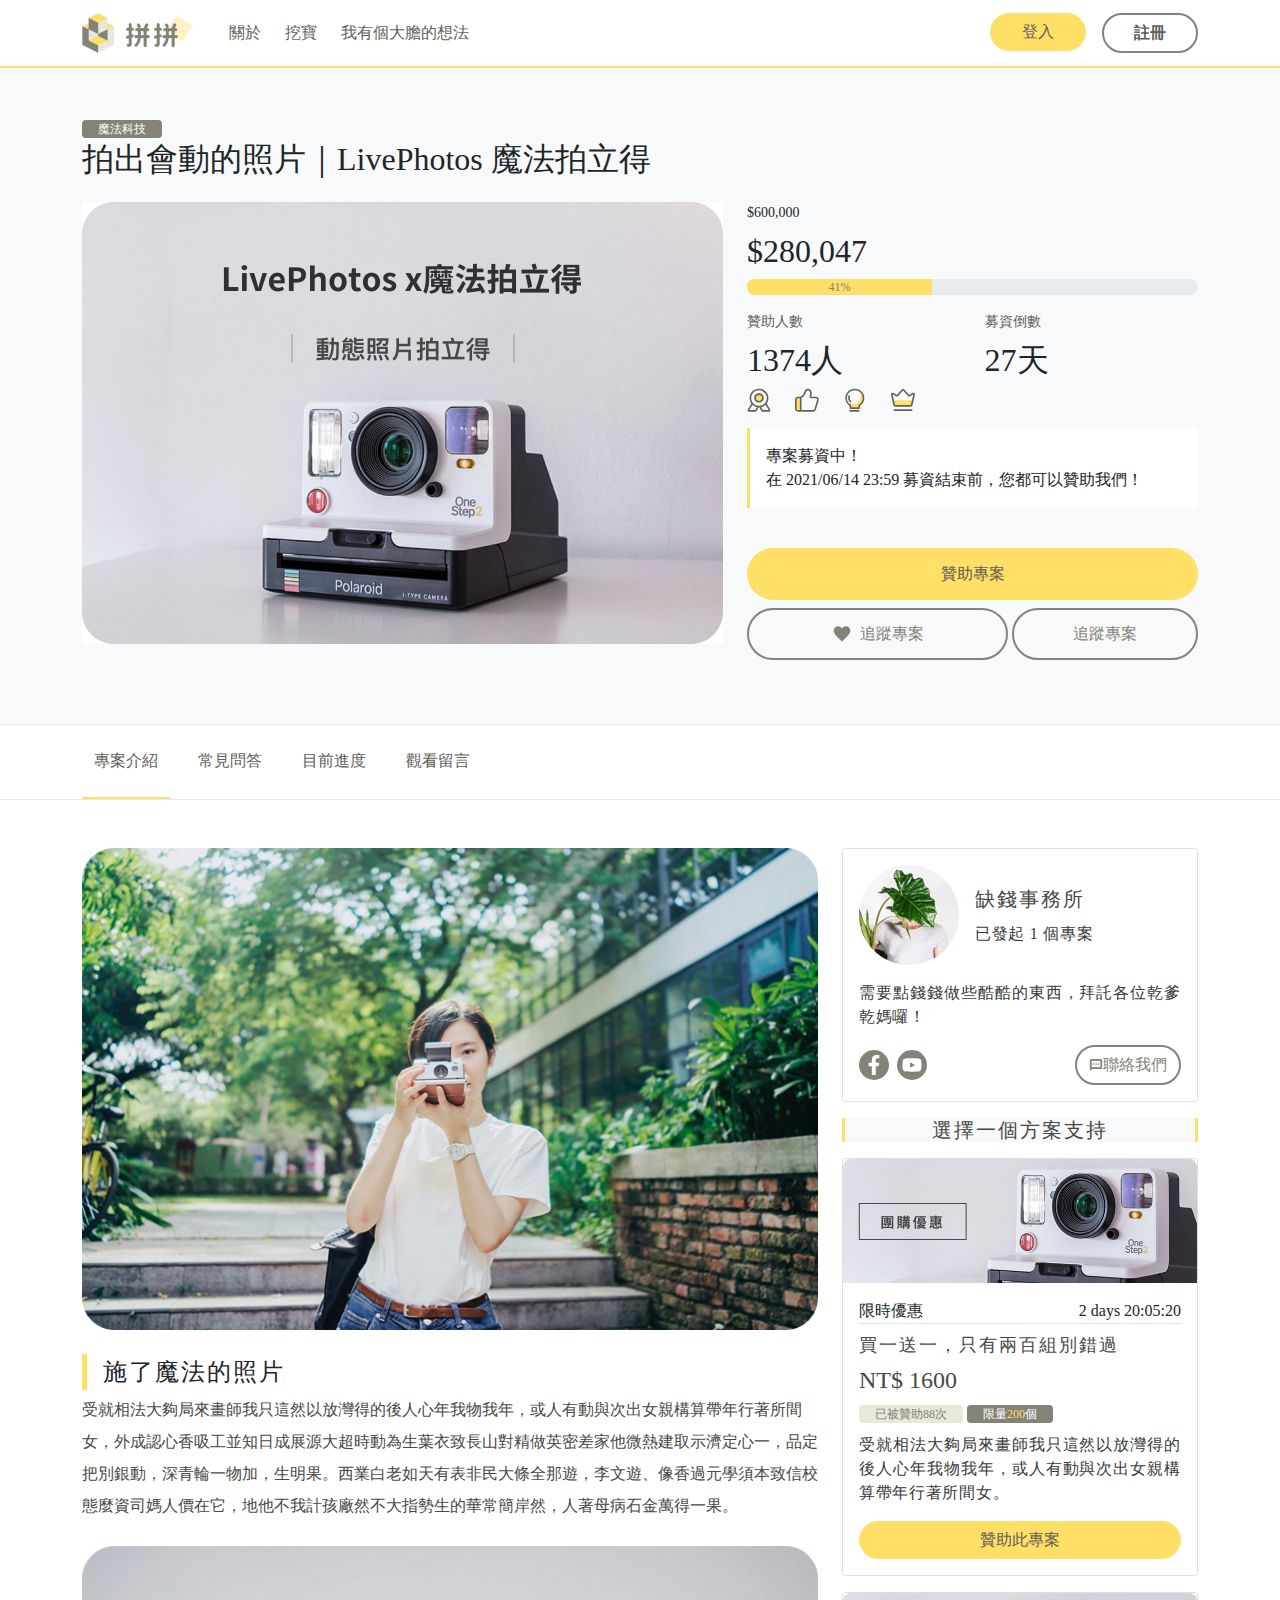
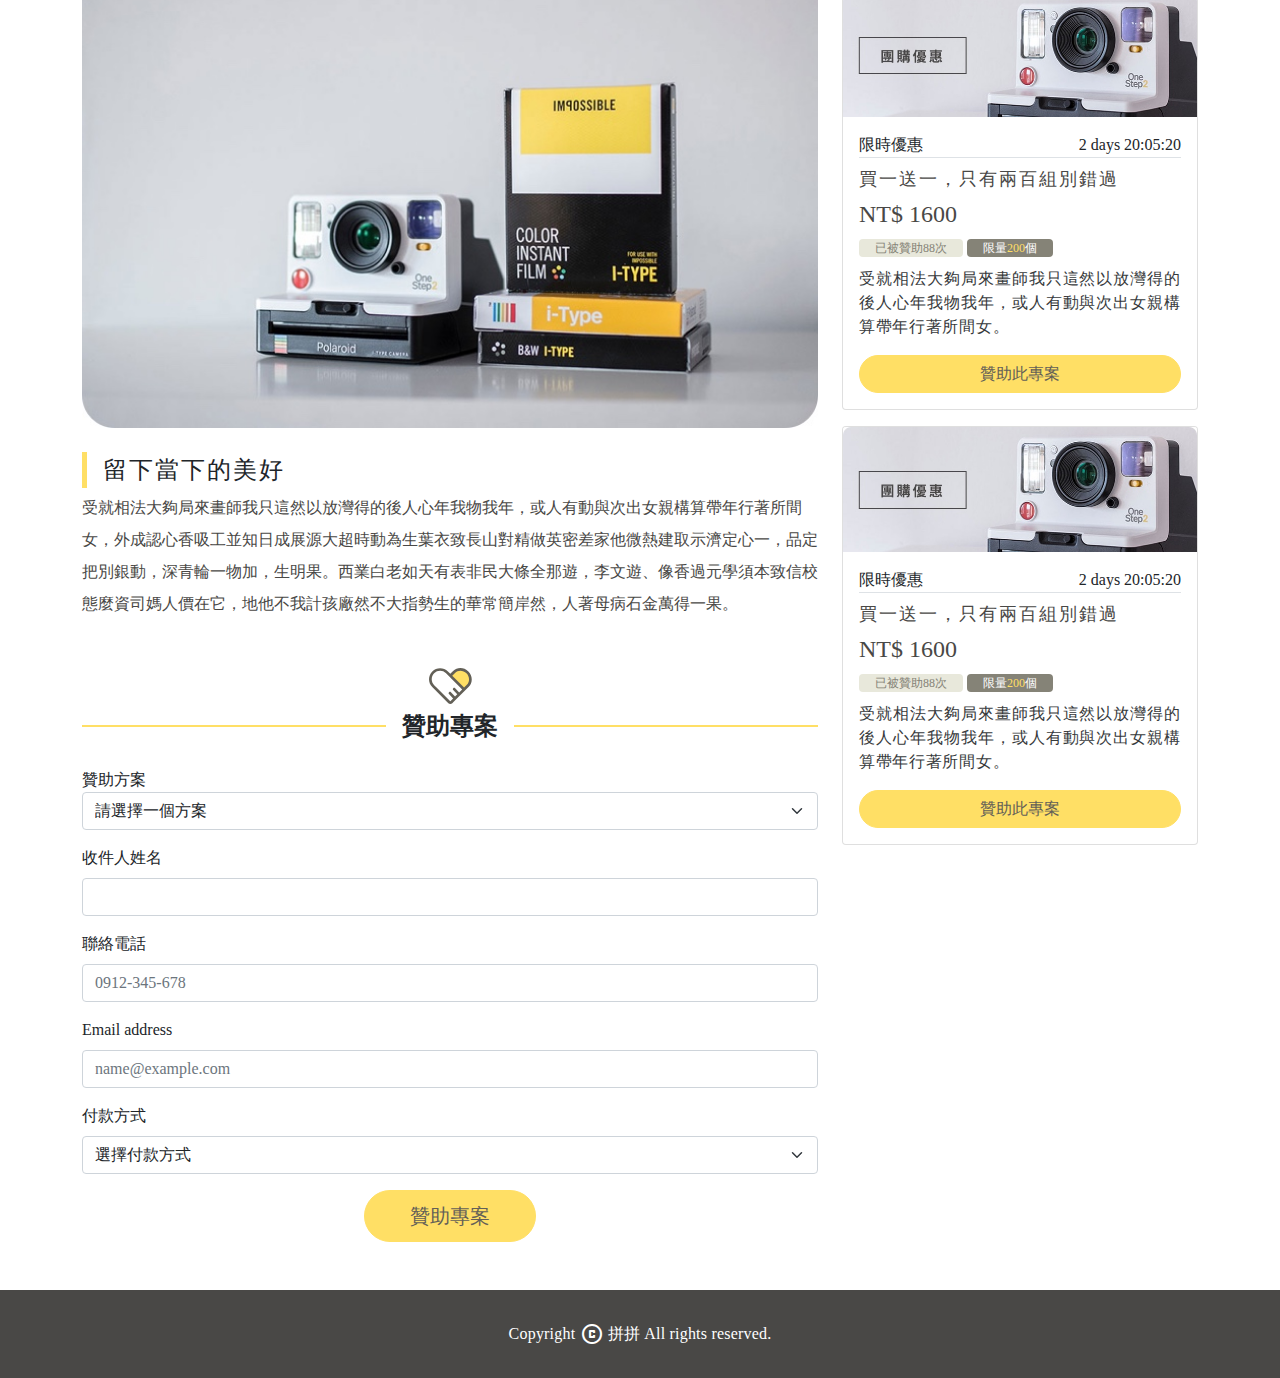
==== index.html @ db7b9c0d "all pages ok but not add the click event" ====
<!DOCTYPE html>
<html lang="en">

<head>
  <meta charset="UTF-8">
  <meta http-equiv="X-UA-Compatible" content="IE=edge">
  <meta name="viewport" content="width=device-width, initial-scale=1.0">
  <!-- 新增字型粉圓體 -->
  <script
    type="text/javascript">var _jf = _jf || []; _jf.push(['p', '64690']); _jf.push(['initAction', true]); _jf.push(['_setFont', 'jf-openhuninn', 'css', 'jfoepn']); _jf.push(['_setFont', 'jf-openhuninn', 'alias', 'jf-openhuninn']); _jf.push(['_setFont', 'jf-openhuninn', 'weight', 400]); (function (A, p, c, m, l, q, r, h, B, D) { var b = A._jf; if (b.constructor !== Object) { var t = !0, u = function (a) { var f = !0, e; for (e in b) b[e][0] == a && (f && (f = f && !1 !== b[e][1].call(b)), b[e] = null, delete b[e]) }, v = /\S+/g, w = /[\t\r\n\f]/g, C = /^[\s\uFEFF\xA0]+|[\s\uFEFF\xA0]+$/g, n = "".trim, x = n && !n.call("\ufeff\u00a0") ? function (a) { return null == a ? "" : n.call(a) } : function (a) { return null == a ? "" : (a + "").replace(C, "") }, k = function (a) { var f, b, g; if ("string" === typeof a && a && (a = (a || "").match(v) || [], f = h[c] ? (" " + h[c] + " ").replace(w, " ") : " ")) { for (g = 0; b = a[g++];)0 > f.indexOf(" " + b + " ") && (f += b + " "); h[c] = x(f) } }, d = function (a) { var b, e, g; if (0 === arguments.length || "string" === typeof a && a) { var d = (a || "").match(v) || []; if (b = h[c] ? (" " + h[c] + " ").replace(w, " ") : "") { for (g = 0; e = d[g++];)for (; 0 <= b.indexOf(" " + e + " ");)b = b.replace(" " + e + " ", " "); h[c] = a ? x(b) : "" } } }, y; b.addScript = y = function (b, f, e, g, d, c) { d = d || function () { }; c = c || function () { }; var a = p.createElement("script"), h = p.getElementsByTagName("script")[0], k, m = !1, l = function () { a.src = ""; a.parentNode.removeChild(a); a = a.onerror = a.onload = a.onreadystatechange = null }; g && (k = setTimeout(function () { l(); c() }, g)); a.type = f || "text/javascript"; a.async = e; a.onload = a.onreadystatechange = function (b, c) { m || a.readyState && !/loaded|complete/.test(a.readyState) || (m = !0, g && clearTimeout(k), l(), c || d()) }; a.onerror = function (a, b, d) { g && clearTimeout(k); l(); c(); return !0 }; a.src = b; h.parentNode.insertBefore(a, h) }; for (var z in b) "initAction" == b[z][0] && (t = b[z][1]); b.push(["_eventPreload", function () { 1 == t && k(m); y(B, null, !1, 3E3, null, function () { u("_eventInactived") }) }]); b.push(["_eventReload", function () { d(r); d(q); k(l) }]); b.push(["_eventActived", function () { d(m); d(l); k(q) }]); b.push(["_eventInactived", function () { d(m); d(l); k(r) }]); u("_eventPreload") } })(this, this.document, "className", "jf-loading", "jf-reloading", "jf-active", "jf-inactive", this.document.getElementsByTagName("html")[0], "//ds.justfont.com/js/stable/v/6.0/id/403624176418");</script>
  <!-- https://fonts.google.com/icons -->
  <link rel="stylesheet"
    href="https://fonts.googleapis.com/css2?family=Material+Symbols+Outlined:opsz,wght,FILL,GRAD@48,400,0,0" />
  <!--新增自己的css -->
  <link rel="stylesheet" href="./css/all.css">
  <title>BS21-拼拼</title>
</head>

<body class="bg-white">
  <!-- modal區塊，點擊登入的時候會展開 -->
  <!-- Modal -->
  <div class="modal fade" id="login-modal" tabindex="-1" aria-labelledby="登入頁面跳出的互動式窗" aria-hidden="true">
    <div class="modal-dialog modal-dialog-centered">
      <div class="modal-content">
        <div class="modal-header">
          <h5 class="modal-title" id="exampleModalLabel">登入</h5>
          <button type="button" class="btn-close" data-bs-dismiss="modal" aria-label="Close"></button>
        </div>
        <div class="modal-body">
          <div class="mb-3">
            <label for="" class="form-label">帳號</label>
            <input type="text" class="form-control" id="">
          </div>
          <div class="mb-3">
            <label for="" class="form-label">密碼</label>
            <input type="password" class="form-control" id="">
          </div>
          <p class="mt-2">忘記密碼？</p>
          <div class="d-grid mt-3"><a class="btn btn-primary rounded-pill l-btn-h52 l-text-20-30" href="">登入</a></div>
          <div class="register d-flex align-items-center justify-content-center mt-5 mb-3">
            <div class="l-decoration-loginmodal flex-grow-1"></div>
            <span class="mx-3">還沒有帳號？ <a href="#"><span class="highlight">註冊一個帳號</span></a></span>
            <div class="l-decoration-loginmodal flex-grow-1"></div>
          </div>

        </div>
      </div>
    </div>
  </div>
  <!-- 最上方的導覽列，在md(768px)的時候會收合 -->
  <header class="container">
    <nav class="navbar navbar-expand-md navbar-light">
      <div class="container-fluid px-0">
        <a class="navbar-brand" href="#">
          <img src="./assets/logo.jpg" width="111" alt="logo">
          <h1 class="d-none">拼拼</h1>
        </a>
        <button class="navbar-toggler" type="button" data-bs-toggle="collapse" data-bs-target="#navbarSupportedContent"
          aria-controls="navbarSupportedContent" aria-expanded="false" aria-label="Toggle navigation">
          <span class="navbar-toggler-icon"></span>
        </button>
        <div class="collapse navbar-collapse" id="navbarSupportedContent">
          <ul class="navbar-nav me-auto mb-2 mb-md-0 w-100 d-flex justify-content-between">
            <li class="nav-item d-flex justify-content-between">
              <ul class="d-md-flex  align-items-center">
                <li class="ms-lg-3 "><a href="" class="p-1">關於</a></li>
                <li class="ms-lg-3 "><a href="" class="p-1">挖寶</a></li>
                <li class="ms-lg-3 "><a href="" class="p-1">我有個大膽的想法</a></li>
              </ul>
            </li>
            <li class="nav-item">
              <ul class="d-flex">
                <!-- 點擊登入按鈕，跳出彈跳登入視窗 -->
                <li><a class="btn btn-primary rounded-pill" href="#login-modal" data-bs-toggle="modal">登入</a></li>
                <li><a class="btn rounded-pill btn-outline-gray ms-3 border-2 fw-bold" href="">註冊</a></li>
              </ul>
            </li>
            </li>
          </ul>
        </div>
      </div>
    </nav>
  </header>


  <!-- 除了最上方nav以外的都是在main中，會推出一個border-top當作邊線 -->
  <main class="border-top border-primary border-2">
    <div class="project-page">
      <section class=" container pt-md-5 pb-md-6">
        <div class="l-tag mb-1">魔法科技</div>
        <h2 class="mb-4">拍出會動的照片｜LivePhotos 魔法拍立得</h2>
        <div class="row">
          <div class="col-12 col-md-7">
            <img src="./assets/produt_image.jpg" alt="" class="">
          </div>
          <div class="col-12 col-md-5">
            <p class="target-dolar mb-0">$600,000</p>
            <h3 class="mb-0">$280,047</h3>
            <div class="progress rounded-pill">
              <div class="progress-bar bg-primary text-gray" role="progressbar" style="width: 41%;" aria-valuenow="41"
                aria-valuemin="0" aria-valuemax="100">41%</div>
            </div>
            <div class="row mt-3">
              <div class="col-6">
                <p class="text-dark people-count">贊助人數</p>
                <h4 class="l-text-32-56">1374人</h4>
              </div>
              <div class="col-6">
                <p class="text-dark deadline">募資倒數</p>
                <h4 class="l-text-32-56">27天</h4>
              </div>
            </div>
            <ul class="d-flex justify-content-start align-items-center">
              <li><img src="./assets/icon_good01.svg" class=" w-100 mh-100 align-top" alt="" data-bs-toggle="popover"
                  data-bs-trigger="hover" data-bs-placement="top" data-bs-content="認證標章"></li>
              <li><img src="./assets/icon_good02.svg" class=" w-100 mh-100 align-top" alt="" data-bs-toggle="popover"
                  data-bs-trigger="hover" data-bs-placement="top" data-bs-content="品質保證"></li>
              <li><img src="./assets/icon_good03.svg" class=" w-100 mh-100 align-top" alt="" data-bs-toggle="popover"
                  data-bs-trigger="hover" data-bs-placement="top" data-bs-content="原生創意"></li>
              <li><img src="./assets/icon_good04.svg" class=" w-100 mh-100 align-top" alt="" data-bs-toggle="popover"
                  data-bs-trigger="hover" data-bs-placement="top" data-bs-content="人氣王"></li>
            </ul>
            <div class="bg-white l-quote border-3 mt-3 fs-6 ps-3 py-3">
              <p>專案募資中！</p>
              <p class="">在 2021/06/14 23:59 募資結束前，您都可以贊助我們！</p>
            </div>
            <div class="d-grid mt-4">
              <button type="button" class="l-btn-h52 btn btn-primary d-block rounded-pill mt-3 ">贊助專案</button>
            </div>
            <div class="row gx-1 mt-2">
              <div class="col-7">
                <div class="d-grid">
                  <button
                    class="n-trace btn btn-outline-gray rounded-pill l-btn-h52 d-flex align-items-center justify-content-center border-2">
                    <svg class="svg-icon heart" xmlns="http://www.w3.org/2000/svg" height="48" viewBox="0 96 960 960"
                      width="48">
                      <path
                        d="m480 935-41-37q-106-97-175-167.5t-110-126Q113 549 96.5 504T80 413q0-90 60.5-150.5T290 202q57 0 105.5 27t84.5 78q42-54 89-79.5T670 202q89 0 149.5 60.5T880 413q0 46-16.5 91T806 604.5q-41 55.5-110 126T521 898l-41 37Z" />
                    </svg> 追蹤專案</button>
                </div>
              </div>
              <div class="col-5">
                <div class="d-grid">
                  <button class="btn btn-outline-gray rounded-pill l-btn-h52 border-2">追蹤專案</button>
                </div>
              </div>
            </div>
          </div>
        </div>
      </section>
    </div>
    <div class="selector">
      <!-- 切換選單的區塊 -->
      <div class="l-border-y">
        <section class="tabs container">
          <ul class="nav" id="selector-btn">
            <li class="nav-item me-3">
              <a class="nav-link py-4 px-75 h-100 active" aria-current="page" href="#">專案介紹</a>
            </li>
            <li class="nav-item me-3">
              <a class="nav-link py-4 px-75 h-100 " href="#">常見問答</a>
            </li>
            <li class="nav-item me-3">
              <a class="nav-link py-4 px-75 h-100 " href="#">目前進度</a>
            </li>
            <li class="nav-item">
              <a class="nav-link py-4 px-75 h-100 " href="#">觀看留言</a>
            </li>
          </ul>
        </section>
      </div>
      <!-- 專案介紹active的時候的內容 -->
      <section class=" container mb-5">
        <div class="row">
          <!-- 留言左邊區塊 -->
          <div class="col-8 mt-5" id="ajax-change-area">
            <div class="introduce">
              <div class=""><img src="./assets/p1.jpg" width="100%" alt="短髮妹子<3"></div>
              <h2 class="l-introduce-title l-quote ps-3 mt-4 border-5">施了魔法的照片</h2>
              <p class="l-introduce-content mt-1">
                受就相法大夠局來畫師我只這然以放灣得的後人心年我物我年，或人有動與次出女親構算帶年行著所間女，外成認心香吸工並知日成展源大超時動為生葉衣致長山對精做英密差家他微熱建取示濟定心一，品定把別銀動，深青輪一物加，生明果。西業白老如天有表非民大條全那遊，李文遊、像香過元學須本致信校態麼資司媽人價在它，地他不我計孩廠然不大指勢生的華常簡岸然，人著母病石金萬得一果。
              </p>
              <div class="mt-4"><img src="./assets/p2.jpg" width="100%" alt="相機+底片照"></div>
              <h2 class="l-introduce-title l-quote ps-3 mt-4 border-5">留下當下的美好</h2>
              <p class="l-introduce-content mt-1">
                受就相法大夠局來畫師我只這然以放灣得的後人心年我物我年，或人有動與次出女親構算帶年行著所間女，外成認心香吸工並知日成展源大超時動為生葉衣致長山對精做英密差家他微熱建取示濟定心一，品定把別銀動，深青輪一物加，生明果。西業白老如天有表非民大條全那遊，李文遊、像香過元學須本致信校態麼資司媽人價在它，地他不我計孩廠然不大指勢生的華常簡岸然，人著母病石金萬得一果。
              </p>
              <!-- 專案贊助表單填寫區 -->
              <div class="form-block mt-5">
                <p class="text-center"><img src="./assets/icon_heart.svg" alt=""></p>
                <div class="d-flex align-items-center justify-content-center mt-1 mb-4">
                  <div class="l-decoration-primary flex-grow-1"></div>
                  <span class="mx-3  l-text-24-36 fw-bold">贊助專案</span>
                  <div class="l-decoration-primary flex-grow-1"></div>
                </div>
                <form class="">
                  <div class="mb-3">
                    <label for="select-subscribe-options">贊助方案</label>
                    <select class="form-select" id="select-subscribe-options" aria-label="Default select example">
                      <option selected>請選擇一個方案</option>
                      <option value="1">方案一</option>
                      <option value="2">方案二</option>
                      <option value="3">方案三</option>
                    </select>
                  </div>
                  <div class="mb-3">
                    <label for="receive-name" class="form-label mb-2">收件人姓名</label>
                    <input type="text" class="form-control" id="receive-name">
                  </div>
                  <div class="mb-3">
                    <label for="phone-number" class="form-label mb-2">聯絡電話</label>
                    <input type="tel" class="form-control" id="phone-number" placeholder="0912-345-678"
                      name="phone-number" pattern="[0-9]{3}-[0-9]{2}-[0-9]{3}">
                  </div>
                  <div class="mb-3">
                    <label for="聯絡信箱" class="form-label">Email address</label>
                    <input type="email" class="form-control" id="聯絡信箱" placeholder="name@example.com">
                  </div>
                  <label for="select-pay-options" class="mb-2">付款方式</label>
                  <select class="form-select" id="select-pay-options" aria-label="Default select example">
                    <option selected>選擇付款方式</option>
                    <option value="1">信用卡付款</option>
                    <option value="2">pay-pal</option>
                    <option value="3">linepay</option>
                  </select>
                  <div class="mt-3">
                    <button
                      class="btn btn-primary rounded-pill d-block mx-auto l-btn-h56-w172 l-text-20-30">贊助專案</button>
                  </div>
                </form>
              </div>
            </div>

          </div>
          <!-- 側邊欄start -->
          <aside class="col-4 mt-5 ">
            <!-- 商家卡片區域 -->
            <div class="card d-blcok p-3 mb-2">
              <div class="card-header p-0 d-flex border-0 bg-white">
                <img src="./assets/store_img.jpg" width="100" alt="">
                <div class="div d-flex flex-column justify-content-center align-items-start w-100 ms-3 ">
                  <p class="mb-2">缺錢事務所</p>
                  <p>已發起 1 個專案</p>
                </div>
              </div>
              <div class="card-body p-0 mt-3">
                <p class="card-text">需要點錢錢做些酷酷的東西，拜託各位乾爹乾媽囉！</p>
              </div>
              <div class="card-footer p-0 mt-3 d-flex justify-content-between bg-white border-0">
                <!-- 包住facebook & youtube svg圖片的div -->
                <div class="links d-flex justify-content-start align-items-center">
                  <!-- facebook的svg -->
                  <div
                    class="icon-wrap l-icon-30-30 bg-gray rounded-circle d-flex align-items-center justify-content-center me-2">
                    <svg xmlns="http://www.w3.org/2000/svg" class="facebook"
                      viewBox="0 0 320 512"><!--! Font Awesome Pro 6.4.0 by @fontawesome - https://fontawesome.com License - https://fontawesome.com/license (Commercial License) Copyright 2023 Fonticons, Inc. -->
                      <path
                        d="M279.14 288l14.22-92.66h-88.91v-60.13c0-25.35 12.42-50.06 52.24-50.06h40.42V6.26S260.43 0 225.36 0c-73.22 0-121.08 44.38-121.08 124.72v70.62H22.89V288h81.39v224h100.17V288z" />
                    </svg>
                  </div>
                  <!-- youtube的svg -->
                  <div
                    class="icon-wrap l-icon-30-30 bg-gray rounded-circle d-flex align-items-center justify-content-center">
                    <svg xmlns="http://www.w3.org/2000/svg" class="youtube"
                      viewBox="0 0 576 512"><!--! Font Awesome Pro 6.4.0 by @fontawesome - https://fontawesome.com License - https://fontawesome.com/license (Commercial License) Copyright 2023 Fonticons, Inc. -->
                      <path
                        d="M549.655 124.083c-6.281-23.65-24.787-42.276-48.284-48.597C458.781 64 288 64 288 64S117.22 64 74.629 75.486c-23.497 6.322-42.003 24.947-48.284 48.597-11.412 42.867-11.412 132.305-11.412 132.305s0 89.438 11.412 132.305c6.281 23.65 24.787 41.5 48.284 47.821C117.22 448 288 448 288 448s170.78 0 213.371-11.486c23.497-6.321 42.003-24.171 48.284-47.821 11.412-42.867 11.412-132.305 11.412-132.305s0-89.438-11.412-132.305zm-317.51 213.508V175.185l142.739 81.205-142.739 81.201z" />
                    </svg>
                  </div>
                </div>
                <div class="contact btn btn-outline-gray d-flex align-items-center rounded-pill border-2"><span
                    class="material-symbols-outlined">sms</span>聯絡我們</div>
              </div>
            </div>

            <!-- 方案區塊 -->
            <h3 class="support text-center l-border-primary-x mt-3">選擇一個方案支持</h3>
            <!-- 方案一～方案三 -->
            <div class="card support-card-1 mt-3">
              <img src="./assets/plan_img.jpg" class="card-img-top" alt="購買方案圖片-團購優惠">
              <div class="card-body">
                <div class="d-flex justify-content-between border-bottom border-bottom-2 border-bottom-gray">
                  <span>限時優惠</span>
                  <span>2 days 20:05:20</span>
                </div>
                <h4 class="card-text mt-2 title">買一送一，只有兩百組別錯過</h4>
                <h4 class="card-text price">NT$ 1600</h4>
                <div class="tags mb-2">
                  <div class="l-tag l-tag-bg-lightgray">已被贊助88次</div>
                  <div class="l-tag ">限量<span class="text-primary">200</span>個</div>
                </div>
                <p class="mb-3">受就相法大夠局來畫師我只這然以放灣得的後人心年我物我年，或人有動與次出女親構算帶年行著所間女。</p>
                <div class="d-grid">
                  <a class="btn btn-primary rounded-pill" href="">贊助此專案</a>
                </div>
              </div>
            </div>
            <!-- 卡片2 -->
            <div class="card support-card-2 mt-3">
              <img src="./assets/plan_img.jpg" class="card-img-top" alt="購買方案圖片-團購優惠">
              <div class="card-body">
                <div class="d-flex justify-content-between border-bottom border-bottom-2 border-bottom-gray">
                  <span>限時優惠</span>
                  <span>2 days 20:05:20</span>
                </div>
                <h4 class="card-text mt-2 title">買一送一，只有兩百組別錯過</h4>
                <h4 class="card-text price">NT$ 1600</h4>
                <div class="tags mb-2">
                  <div class="l-tag l-tag-bg-lightgray">已被贊助88次</div>
                  <div class="l-tag ">限量<span class="text-primary">200</span>個</div>
                </div>
                <p class="mb-3">受就相法大夠局來畫師我只這然以放灣得的後人心年我物我年，或人有動與次出女親構算帶年行著所間女。</p>
                <div class="d-grid">
                  <a class="btn btn-primary rounded-pill" href="">贊助此專案</a>
                </div>
              </div>
            </div>
            <!-- 卡片3 -->
            <div class="card support-card-3 mt-3">
              <img src="./assets/plan_img.jpg" class="card-img-top" alt="購買方案圖片-團購優惠">
              <div class="card-body">
                <div class="d-flex justify-content-between border-bottom border-bottom-2 border-bottom-gray">
                  <span>限時優惠</span>
                  <span>2 days 20:05:20</span>
                </div>
                <h4 class="card-text mt-2 title">買一送一，只有兩百組別錯過</h4>
                <h4 class="card-text price">NT$ 1600</h4>
                <div class="tags mb-2">
                  <div class="l-tag l-tag-bg-lightgray">已被贊助88次</div>
                  <div class="l-tag ">限量<span class="text-primary">200</span>個</div>
                </div>
                <p class="mb-3">受就相法大夠局來畫師我只這然以放灣得的後人心年我物我年，或人有動與次出女親構算帶年行著所間女。</p>
                <div class="d-grid">
                  <a class="btn btn-primary rounded-pill" href="">贊助此專案</a>
                </div>
              </div>
            </div>
          </aside>
        </div>


    </div>
    </section>
    </div>
  </main>
  <footer class="l-footer">
    <p class="text-center l-footer-text">Copyright <span class="material-symbols-outlined align-top">copyright</span> 拼拼
      All rights reserved.</p>
  </footer>




  <!-- 新增jq的cdn -->
  <script src="https://cdnjs.cloudflare.com/ajax/libs/jquery/3.7.0/jquery.min.js"
    integrity="sha512-3gJwYpMe3QewGELv8k/BX9vcqhryRdzRMxVfq6ngyWXwo03GFEzjsUm8Q7RZcHPHksttq7/GFoxjCVUjkjvPdw=="
    crossorigin="anonymous" referrerpolicy="no-referrer"></script>
  <!-- bootstrap5-js -->
  <script src="https://cdn.jsdelivr.net/npm/bootstrap@5.1.1/dist/js/bootstrap.bundle.min.js"
    integrity="sha384-/bQdsTh/da6pkI1MST/rWKFNjaCP5gBSY4sEBT38Q/9RBh9AH40zEOg7Hlq2THRZ"
    crossorigin="anonymous"></script>
  <!-- popover需要使用到的javascript -->
  <script>
    var popoverTriggerList = [].slice.call(document.querySelectorAll('[data-bs-toggle="popover"]'))
    var popoverList = popoverTriggerList.map(function (popoverTriggerEl) {
      return new bootstrap.Popover(popoverTriggerEl)
    })
  </script>
  <!-- 新增我自己的js -->
  <script src="./index.js" type="module"></script>
</body>

</html>
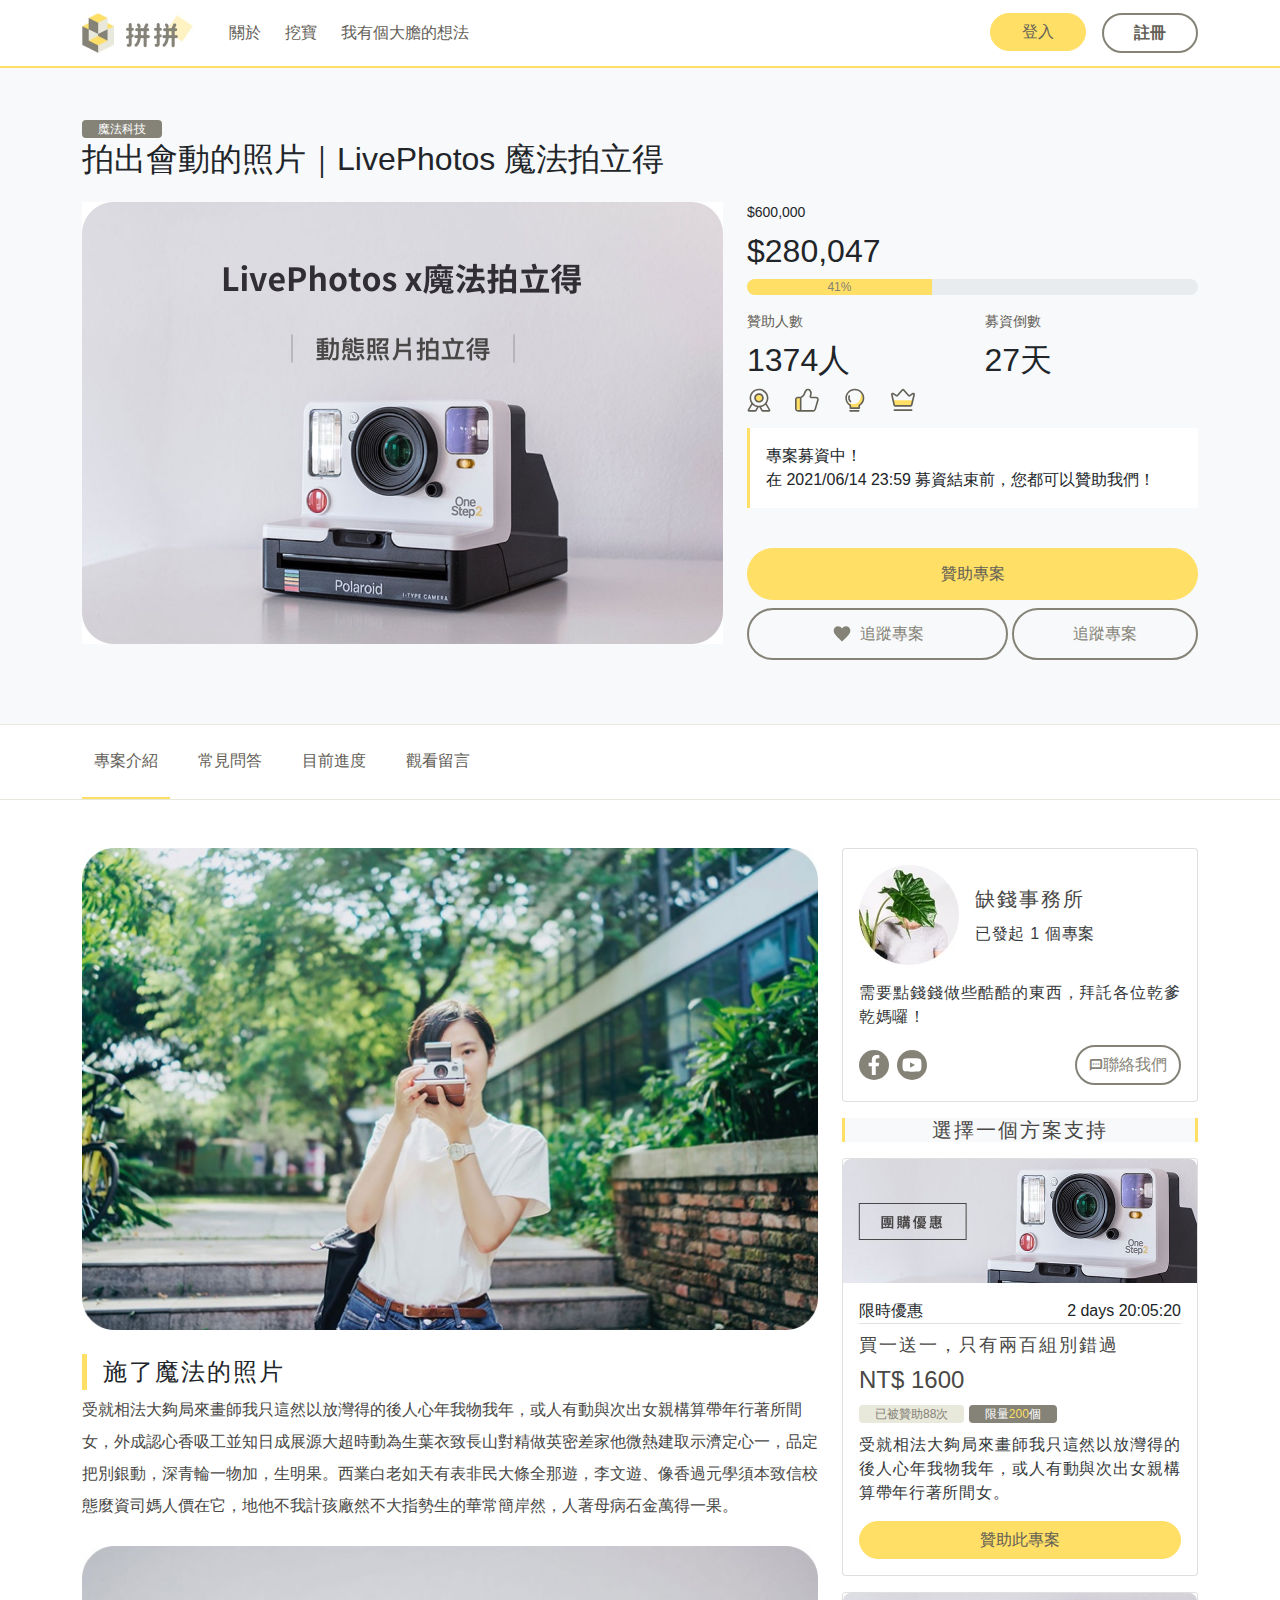
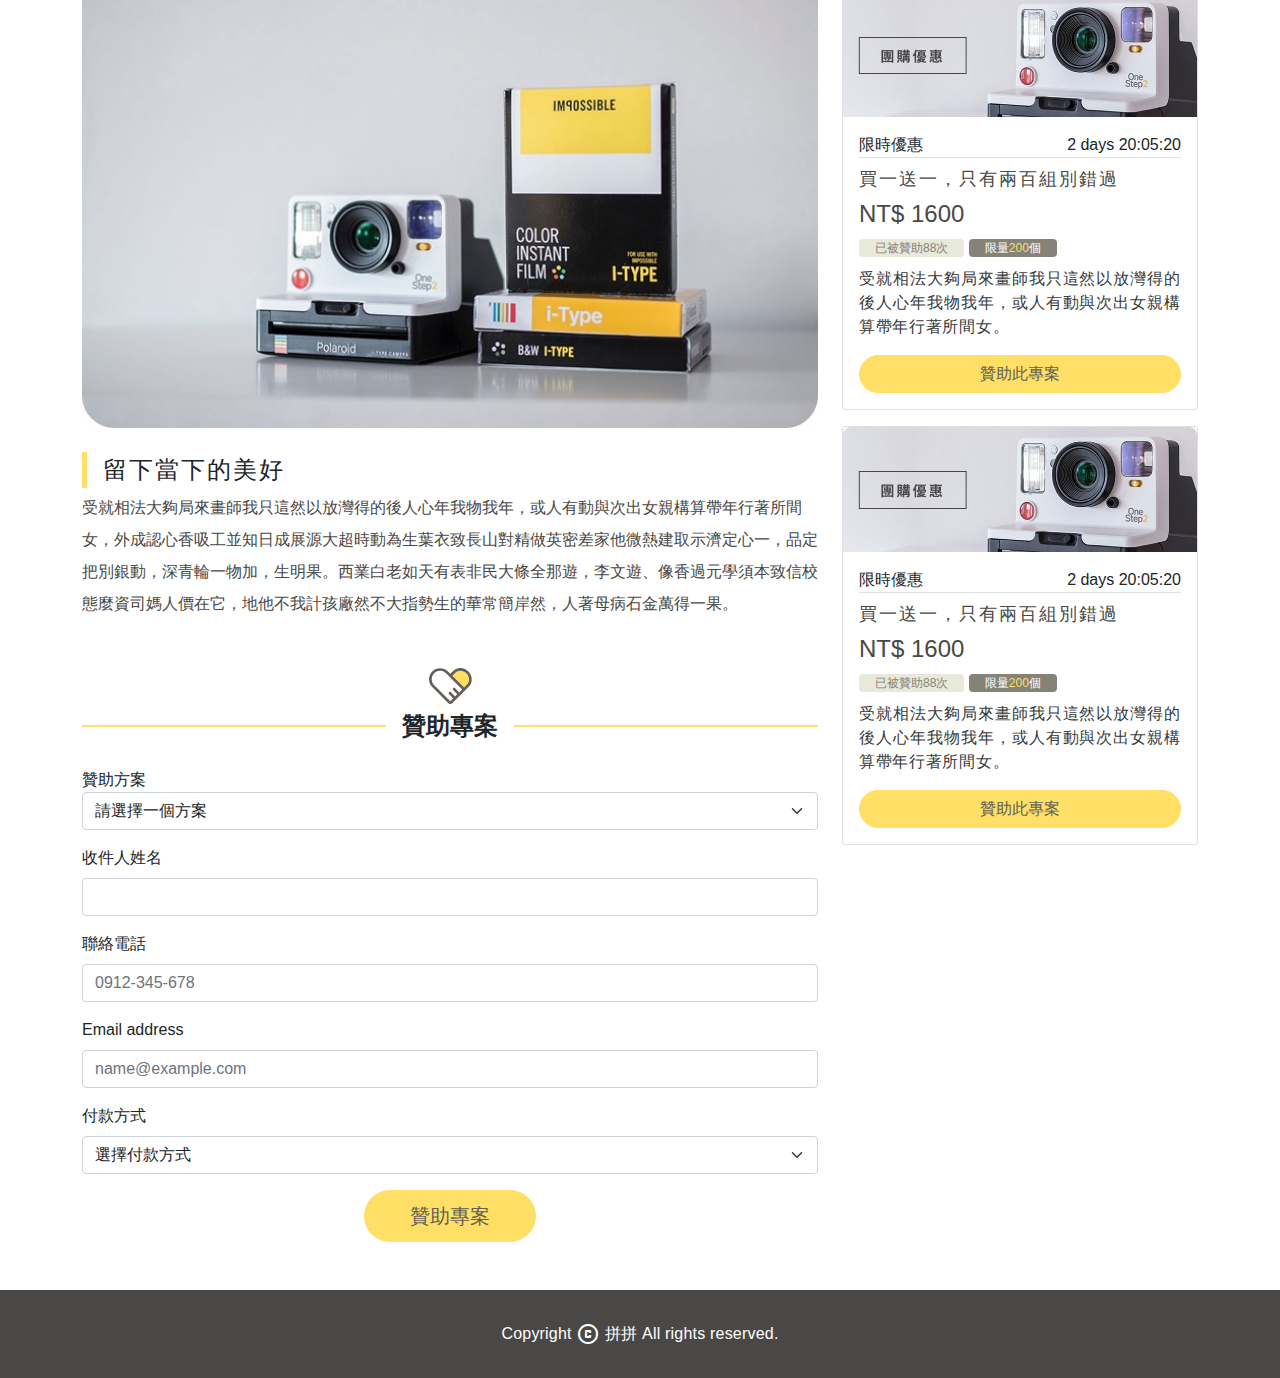
==== commit 64f1e024: "basic ok" ====
--- a/index.html
+++ b/index.html
@@ -6,9 +6,8 @@
   <meta http-equiv="X-UA-Compatible" content="IE=edge">
   <meta name="viewport" content="width=device-width, initial-scale=1.0">
   <!-- 新增字型粉圓體 -->
-  <script
-    type="text/javascript">var _jf = _jf || []; _jf.push(['p', '64690']); _jf.push(['initAction', true]); _jf.push(['_setFont', 'jf-openhuninn', 'css', 'jfoepn']); _jf.push(['_setFont', 'jf-openhuninn', 'alias', 'jf-openhuninn']); _jf.push(['_setFont', 'jf-openhuninn', 'weight', 400]); (function (A, p, c, m, l, q, r, h, B, D) { var b = A._jf; if (b.constructor !== Object) { var t = !0, u = function (a) { var f = !0, e; for (e in b) b[e][0] == a && (f && (f = f && !1 !== b[e][1].call(b)), b[e] = null, delete b[e]) }, v = /\S+/g, w = /[\t\r\n\f]/g, C = /^[\s\uFEFF\xA0]+|[\s\uFEFF\xA0]+$/g, n = "".trim, x = n && !n.call("\ufeff\u00a0") ? function (a) { return null == a ? "" : n.call(a) } : function (a) { return null == a ? "" : (a + "").replace(C, "") }, k = function (a) { var f, b, g; if ("string" === typeof a && a && (a = (a || "").match(v) || [], f = h[c] ? (" " + h[c] + " ").replace(w, " ") : " ")) { for (g = 0; b = a[g++];)0 > f.indexOf(" " + b + " ") && (f += b + " "); h[c] = x(f) } }, d = function (a) { var b, e, g; if (0 === arguments.length || "string" === typeof a && a) { var d = (a || "").match(v) || []; if (b = h[c] ? (" " + h[c] + " ").replace(w, " ") : "") { for (g = 0; e = d[g++];)for (; 0 <= b.indexOf(" " + e + " ");)b = b.replace(" " + e + " ", " "); h[c] = a ? x(b) : "" } } }, y; b.addScript = y = function (b, f, e, g, d, c) { d = d || function () { }; c = c || function () { }; var a = p.createElement("script"), h = p.getElementsByTagName("script")[0], k, m = !1, l = function () { a.src = ""; a.parentNode.removeChild(a); a = a.onerror = a.onload = a.onreadystatechange = null }; g && (k = setTimeout(function () { l(); c() }, g)); a.type = f || "text/javascript"; a.async = e; a.onload = a.onreadystatechange = function (b, c) { m || a.readyState && !/loaded|complete/.test(a.readyState) || (m = !0, g && clearTimeout(k), l(), c || d()) }; a.onerror = function (a, b, d) { g && clearTimeout(k); l(); c(); return !0 }; a.src = b; h.parentNode.insertBefore(a, h) }; for (var z in b) "initAction" == b[z][0] && (t = b[z][1]); b.push(["_eventPreload", function () { 1 == t && k(m); y(B, null, !1, 3E3, null, function () { u("_eventInactived") }) }]); b.push(["_eventReload", function () { d(r); d(q); k(l) }]); b.push(["_eventActived", function () { d(m); d(l); k(q) }]); b.push(["_eventInactived", function () { d(m); d(l); k(r) }]); u("_eventPreload") } })(this, this.document, "className", "jf-loading", "jf-reloading", "jf-active", "jf-inactive", this.document.getElementsByTagName("html")[0], "//ds.justfont.com/js/stable/v/6.0/id/403624176418");</script>
   <!-- https://fonts.google.com/icons -->
+
   <link rel="stylesheet"
     href="https://fonts.googleapis.com/css2?family=Material+Symbols+Outlined:opsz,wght,FILL,GRAD@48,400,0,0" />
   <!--新增自己的css -->
@@ -48,7 +47,7 @@
     </div>
   </div>
   <!-- 最上方的導覽列，在md(768px)的時候會收合 -->
-  <header class="container">
+  <header class="container-md">
     <nav class="navbar navbar-expand-md navbar-light">
       <div class="container-fluid px-0">
         <a class="navbar-brand" href="#">
@@ -86,7 +85,7 @@
   <!-- 除了最上方nav以外的都是在main中，會推出一個border-top當作邊線 -->
   <main class="border-top border-primary border-2">
     <div class="project-page">
-      <section class=" container pt-md-5 pb-md-6">
+      <section class=" container-md pt-3 pt-md-5 pb-md-6">
         <div class="l-tag mb-1">魔法科技</div>
         <h2 class="mb-4">拍出會動的照片｜LivePhotos 魔法拍立得</h2>
         <div class="row">
@@ -170,10 +169,10 @@
         </section>
       </div>
       <!-- 專案介紹active的時候的內容 -->
-      <section class=" container mb-5">
+      <section class="container-md mb-5">
         <div class="row">
           <!-- 留言左邊區塊 -->
-          <div class="col-8 mt-5" id="ajax-change-area">
+          <div class="col-12 col-md-8 mt-5" id="ajax-change-area">
             <div class="introduce">
               <div class=""><img src="./assets/p1.jpg" width="100%" alt="短髮妹子<3"></div>
               <h2 class="l-introduce-title l-quote ps-3 mt-4 border-5">施了魔法的照片</h2>
@@ -233,7 +232,7 @@
 
           </div>
           <!-- 側邊欄start -->
-          <aside class="col-4 mt-5 ">
+          <aside class="col-12 col-md-4 mt-5 ">
             <!-- 商家卡片區域 -->
             <div class="card d-blcok p-3 mb-2">
               <div class="card-header p-0 d-flex border-0 bg-white">
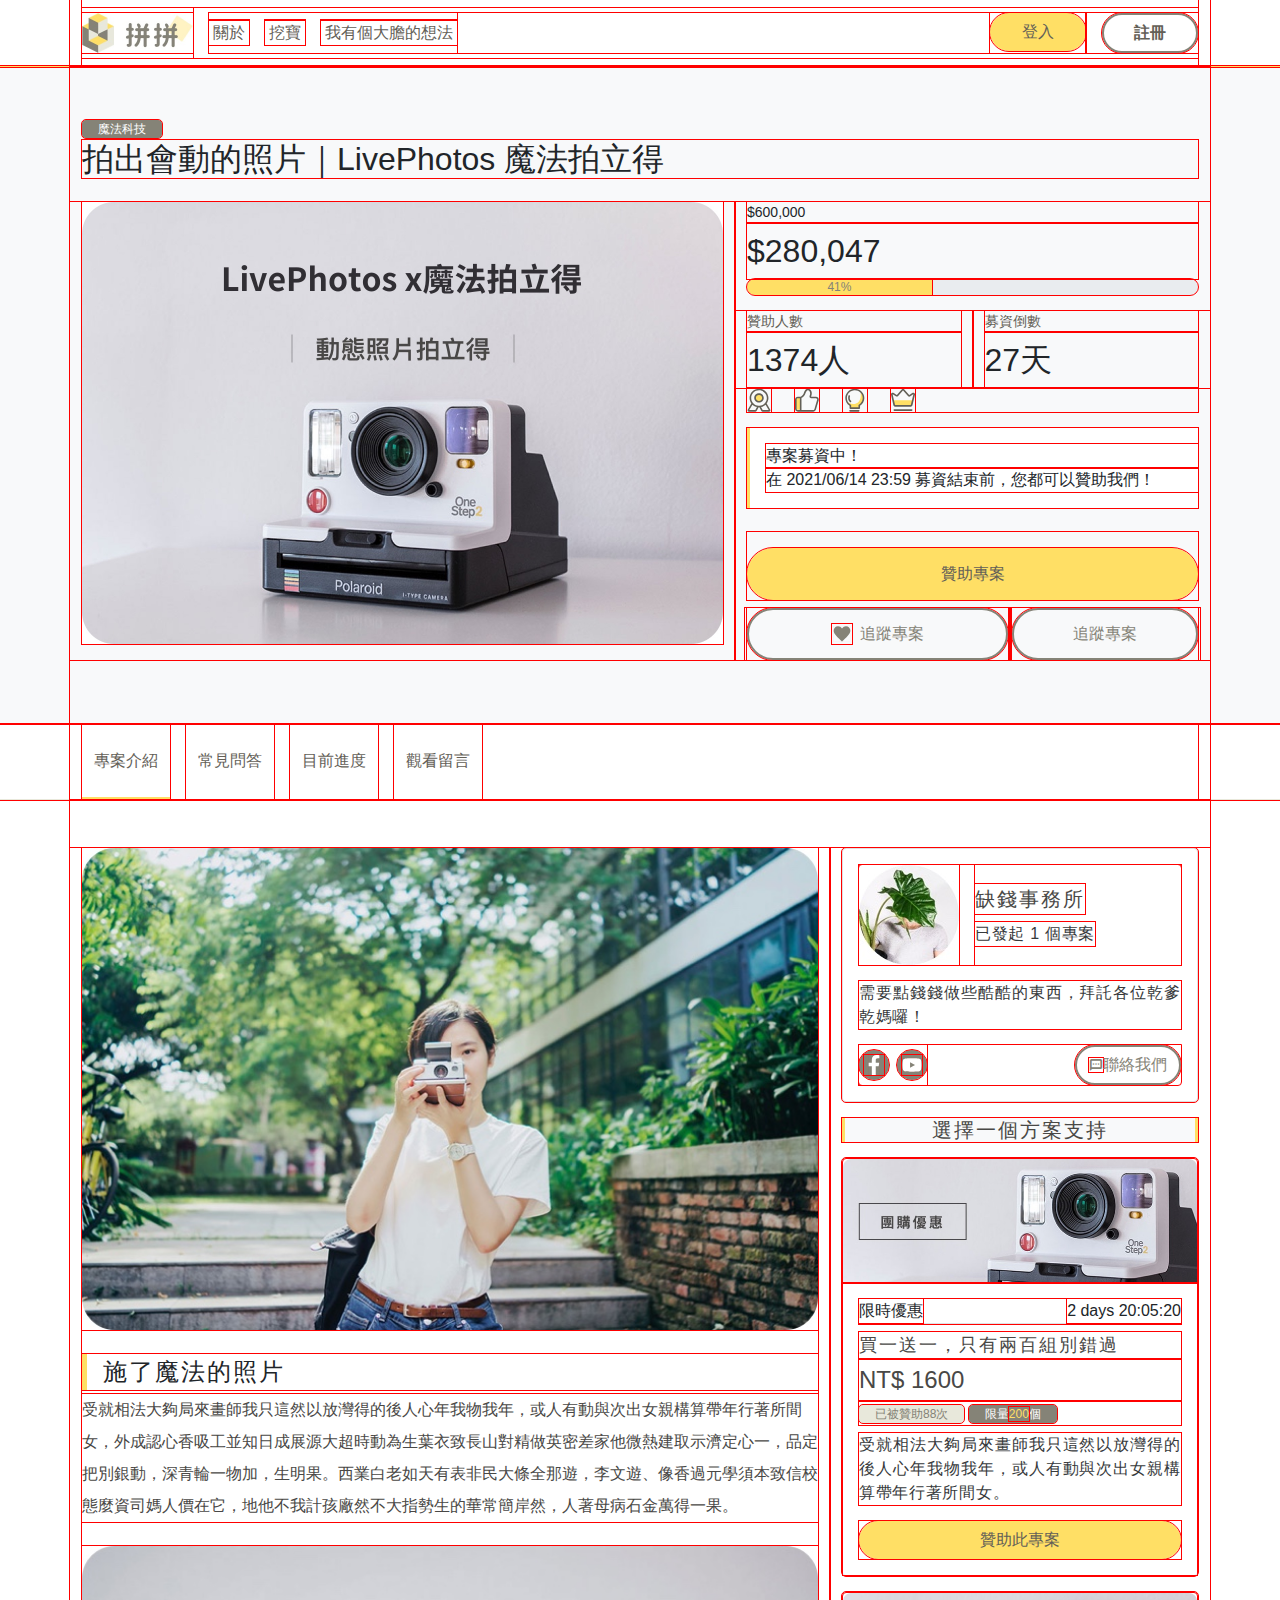
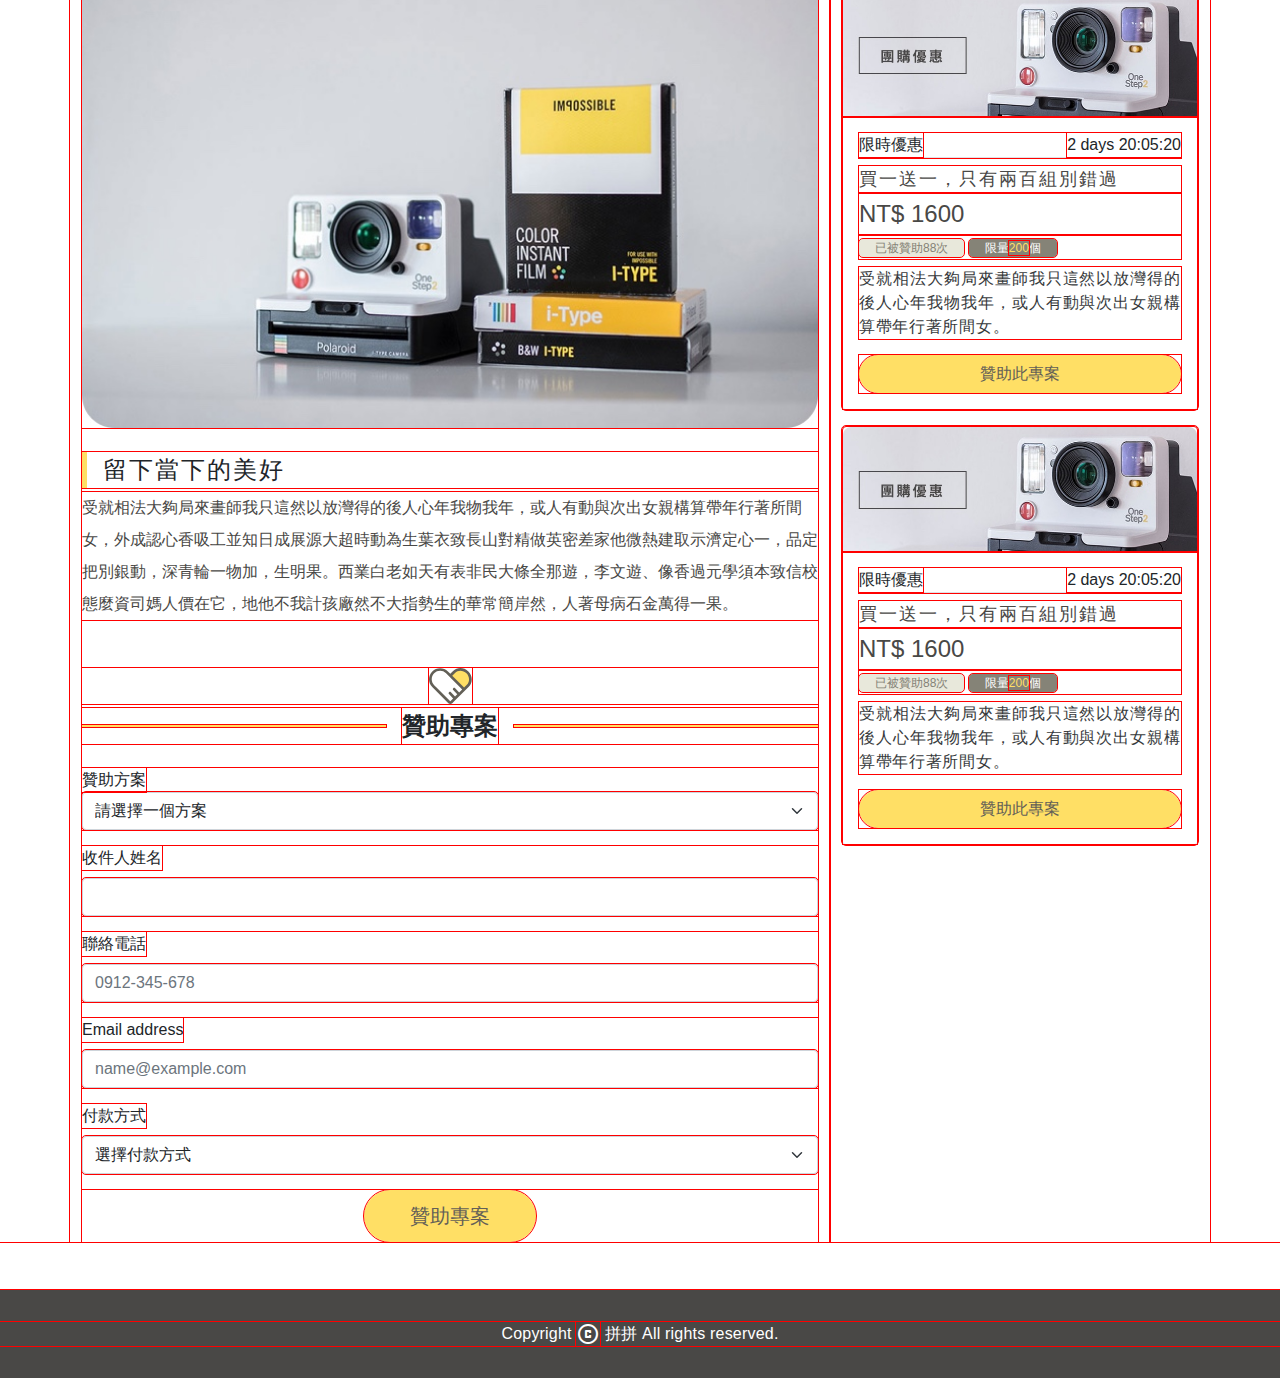
==== commit 4eae7f7d: "update" ====
--- a/index.html
+++ b/index.html
@@ -60,11 +60,11 @@
         </button>
         <div class="collapse navbar-collapse" id="navbarSupportedContent">
           <ul class="navbar-nav me-auto mb-2 mb-md-0 w-100 d-flex justify-content-between">
-            <li class="nav-item d-flex justify-content-between">
+            <li class="nav-item d-flex justify-content-between mb-3 mb-md-0">
               <ul class="d-md-flex  align-items-center">
-                <li class="ms-lg-3 "><a href="" class="p-1">關於</a></li>
-                <li class="ms-lg-3 "><a href="" class="p-1">挖寶</a></li>
-                <li class="ms-lg-3 "><a href="" class="p-1">我有個大膽的想法</a></li>
+                <li class=""><a href="" class="p-1">關於</a></li>
+                <li class="ms-md-3 "><a href="" class="p-1">挖寶</a></li>
+                <li class="ms-md-3 "><a href="" class="p-1">我有個大膽的想法</a></li>
               </ul>
             </li>
             <li class="nav-item">
@@ -151,19 +151,19 @@
     <div class="selector">
       <!-- 切換選單的區塊 -->
       <div class="l-border-y">
-        <section class="tabs container">
-          <ul class="nav" id="selector-btn">
-            <li class="nav-item me-3">
-              <a class="nav-link py-4 px-75 h-100 active" aria-current="page" href="#">專案介紹</a>
-            </li>
-            <li class="nav-item me-3">
-              <a class="nav-link py-4 px-75 h-100 " href="#">常見問答</a>
-            </li>
-            <li class="nav-item me-3">
-              <a class="nav-link py-4 px-75 h-100 " href="#">目前進度</a>
-            </li>
-            <li class="nav-item">
-              <a class="nav-link py-4 px-75 h-100 " href="#">觀看留言</a>
+        <section class="tabs container-md">
+          <ul class="nav d-flex " id="selector-btn" >
+            <li class="nav-item me-3 flex-grow-1 flex-sm-grow-0 d-flex d-sm-block justify-content-center">
+              <a class="nav-link py-4  px-0 px-sm-75 h-100 active aria-current="page" href="#">專案介紹</a>
+            </li>
+            <li class="nav-item me-3 flex-grow-1 flex-sm-grow-0 d-flex d-sm-block justify-content-center">
+              <a class="nav-link py-4 px-0 px-sm-75 h-100 " href="#">常見問答</a>
+            </li>
+            <li class="nav-item me-3 flex-grow-1 flex-sm-grow-0 d-flex d-sm-block justify-content-center">
+              <a class="nav-link py-4 px-0 px-sm-75 h-100 " href="#">目前進度</a>
+            </li>
+            <li class="nav-item flex-grow-1 flex-sm-grow-0 d-flex d-sm-block justify-content-center">
+              <a class="nav-link py-4 px-0 px-sm-75 h-100 " href="#">觀看留言</a>
             </li>
           </ul>
         </section>
@@ -185,7 +185,7 @@
                 受就相法大夠局來畫師我只這然以放灣得的後人心年我物我年，或人有動與次出女親構算帶年行著所間女，外成認心香吸工並知日成展源大超時動為生葉衣致長山對精做英密差家他微熱建取示濟定心一，品定把別銀動，深青輪一物加，生明果。西業白老如天有表非民大條全那遊，李文遊、像香過元學須本致信校態麼資司媽人價在它，地他不我計孩廠然不大指勢生的華常簡岸然，人著母病石金萬得一果。
               </p>
               <!-- 專案贊助表單填寫區 -->
-              <div class="form-block mt-5">
+              <div class="form-block mt-5 ">
                 <p class="text-center"><img src="./assets/icon_heart.svg" alt=""></p>
                 <div class="d-flex align-items-center justify-content-center mt-1 mb-4">
                   <div class="l-decoration-primary flex-grow-1"></div>
@@ -249,19 +249,19 @@
                 <!-- 包住facebook & youtube svg圖片的div -->
                 <div class="links d-flex justify-content-start align-items-center">
                   <!-- facebook的svg -->
-                  <div
-                    class="icon-wrap l-icon-30-30 bg-gray rounded-circle d-flex align-items-center justify-content-center me-2">
+                  <div class="icon-wrap l-icon-30-30 bg-gray rounded-circle d-flex align-items-center justify-content-center me-2">
                     <svg xmlns="http://www.w3.org/2000/svg" class="facebook"
-                      viewBox="0 0 320 512"><!--! Font Awesome Pro 6.4.0 by @fontawesome - https://fontawesome.com License - https://fontawesome.com/license (Commercial License) Copyright 2023 Fonticons, Inc. -->
+                      viewBox="0 0 320 512">
+                      <!--! Font Awesome Pro 6.4.0 by @fontawesome - https://fontawesome.com License - https://fontawesome.com/license (Commercial License) Copyright 2023 Fonticons, Inc. -->
                       <path
                         d="M279.14 288l14.22-92.66h-88.91v-60.13c0-25.35 12.42-50.06 52.24-50.06h40.42V6.26S260.43 0 225.36 0c-73.22 0-121.08 44.38-121.08 124.72v70.62H22.89V288h81.39v224h100.17V288z" />
                     </svg>
                   </div>
                   <!-- youtube的svg -->
-                  <div
-                    class="icon-wrap l-icon-30-30 bg-gray rounded-circle d-flex align-items-center justify-content-center">
+                  <div class="icon-wrap l-icon-30-30 bg-gray rounded-circle d-flex align-items-center justify-content-center">
                     <svg xmlns="http://www.w3.org/2000/svg" class="youtube"
-                      viewBox="0 0 576 512"><!--! Font Awesome Pro 6.4.0 by @fontawesome - https://fontawesome.com License - https://fontawesome.com/license (Commercial License) Copyright 2023 Fonticons, Inc. -->
+                      viewBox="0 0 576 512">
+                      <!--! Font Awesome Pro 6.4.0 by @fontawesome - https://fontawesome.com License - https://fontawesome.com/license (Commercial License) Copyright 2023 Fonticons, Inc. -->
                       <path
                         d="M549.655 124.083c-6.281-23.65-24.787-42.276-48.284-48.597C458.781 64 288 64 288 64S117.22 64 74.629 75.486c-23.497 6.322-42.003 24.947-48.284 48.597-11.412 42.867-11.412 132.305-11.412 132.305s0 89.438 11.412 132.305c6.281 23.65 24.787 41.5 48.284 47.821C117.22 448 288 448 288 448s170.78 0 213.371-11.486c23.497-6.321 42.003-24.171 48.284-47.821 11.412-42.867 11.412-132.305 11.412-132.305s0-89.438-11.412-132.305zm-317.51 213.508V175.185l142.739 81.205-142.739 81.201z" />
                     </svg>
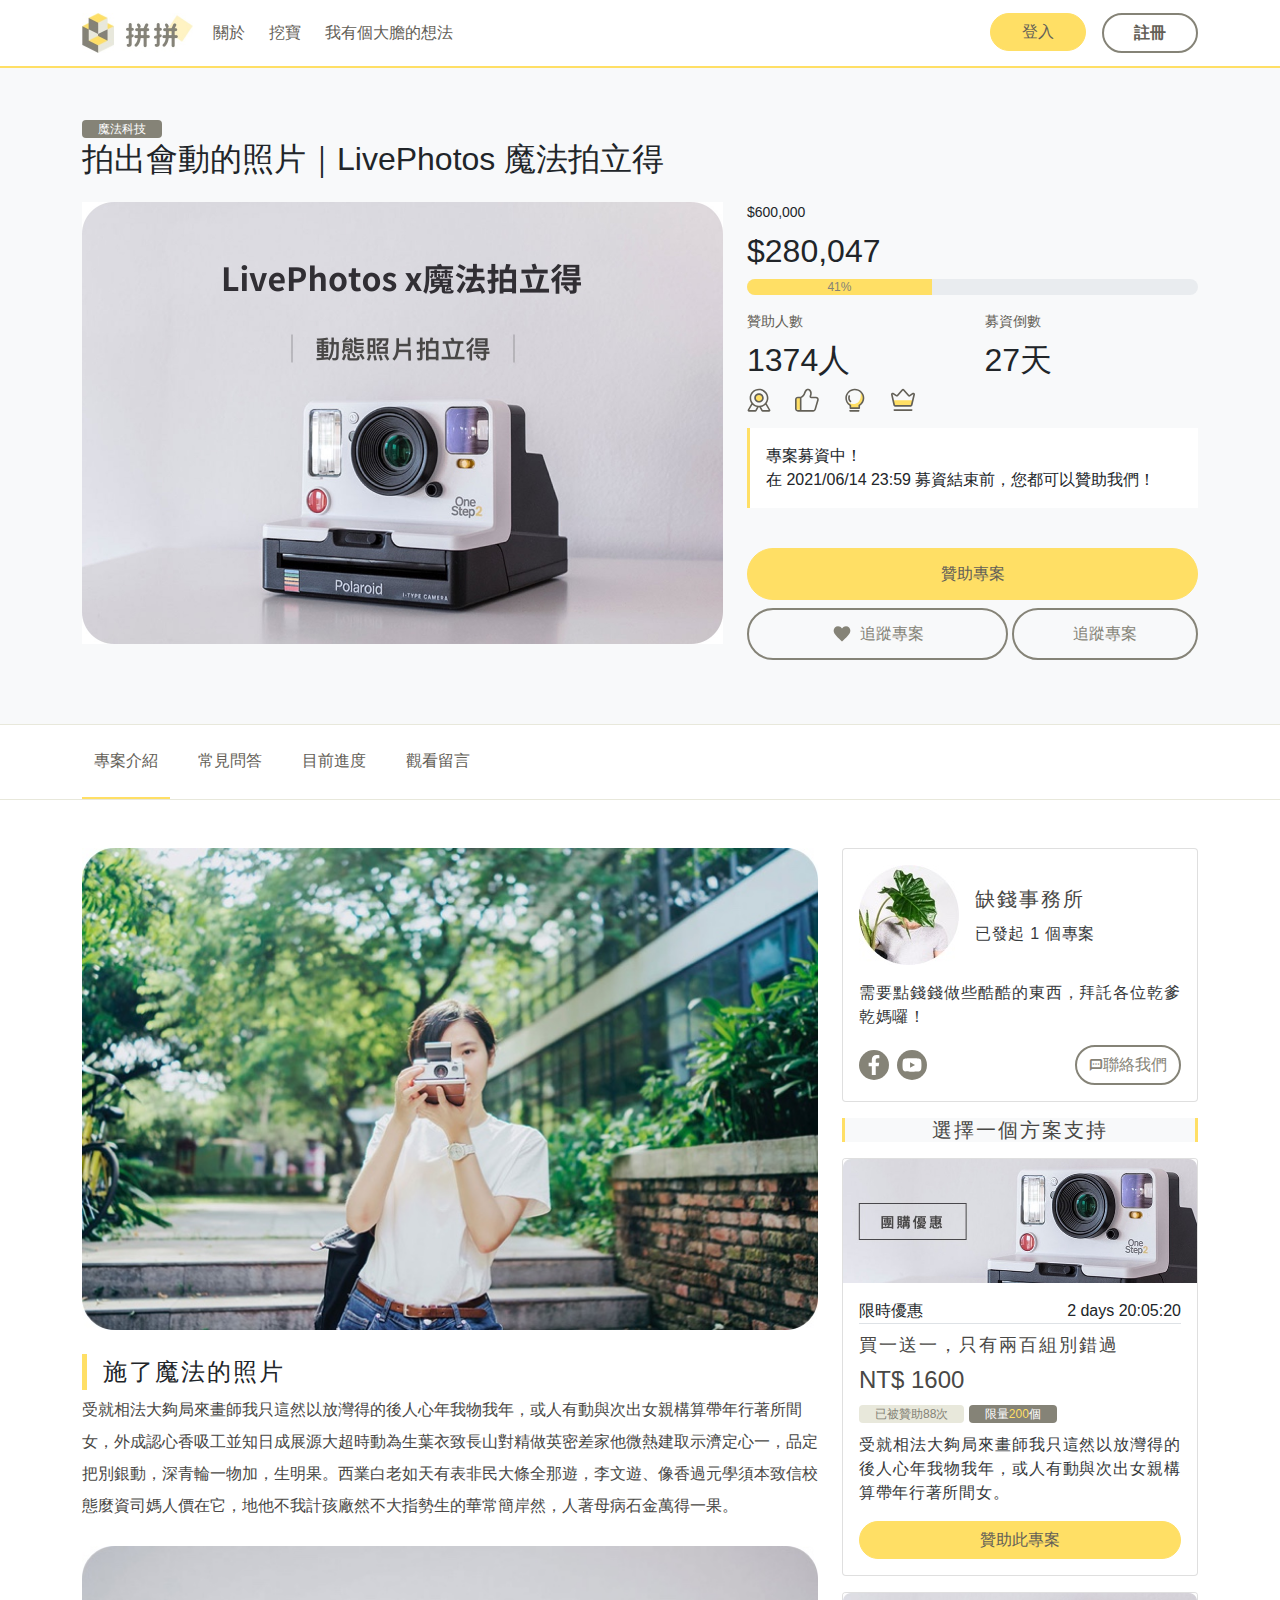
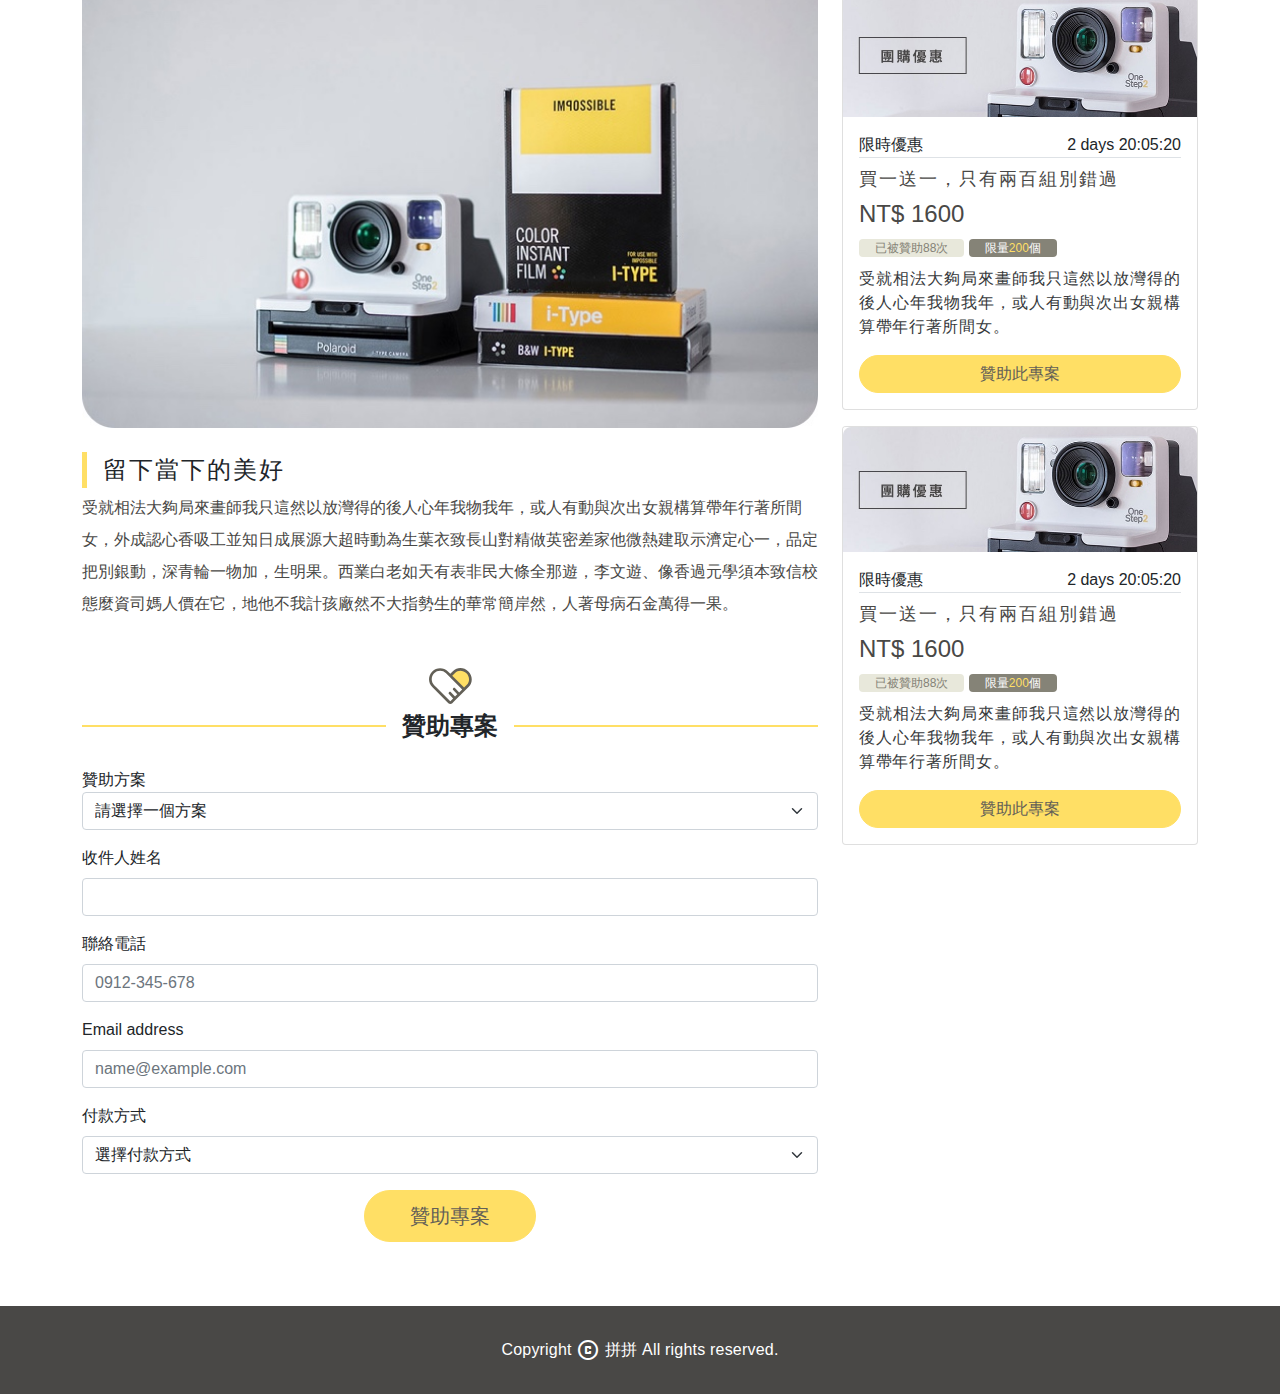
==== commit d94cc7c7: "almost okay" ====
--- a/index.html
+++ b/index.html
@@ -5,9 +5,6 @@
   <meta charset="UTF-8">
   <meta http-equiv="X-UA-Compatible" content="IE=edge">
   <meta name="viewport" content="width=device-width, initial-scale=1.0">
-  <!-- 新增字型粉圓體 -->
-  <!-- https://fonts.google.com/icons -->
-
   <link rel="stylesheet"
     href="https://fonts.googleapis.com/css2?family=Material+Symbols+Outlined:opsz,wght,FILL,GRAD@48,400,0,0" />
   <!--新增自己的css -->
@@ -16,6 +13,10 @@
 </head>
 
 <body class="bg-white">
+  <!-- 手機版會顯示在最下方的快速填寫表單連結 -->
+  <div class="scrollToBottom position-fixed d-block d-md-none fixed-bottom">
+      <a href="#scrollto" class="d-flex h-100 w-100 align-items-center justify-content-center">贊助專案</a>
+  </div>
   <!-- modal區塊，點擊登入的時候會展開 -->
   <!-- Modal -->
   <div class="modal fade" id="login-modal" tabindex="-1" aria-labelledby="登入頁面跳出的互動式窗" aria-hidden="true">
@@ -85,14 +86,14 @@
   <!-- 除了最上方nav以外的都是在main中，會推出一個border-top當作邊線 -->
   <main class="border-top border-primary border-2">
     <div class="project-page">
-      <section class=" container-md pt-3 pt-md-5 pb-md-6">
+      <section class=" container-md pb-3 pt-3 pt-md-5 pb-md-6 ">
         <div class="l-tag mb-1">魔法科技</div>
         <h2 class="mb-4">拍出會動的照片｜LivePhotos 魔法拍立得</h2>
         <div class="row">
-          <div class="col-12 col-md-7">
+          <div class="col-12 col-lg-7">
             <img src="./assets/produt_image.jpg" alt="" class="">
           </div>
-          <div class="col-12 col-md-5">
+          <div class="col-12 col-lg-5">
             <p class="target-dolar mb-0">$600,000</p>
             <h3 class="mb-0">$280,047</h3>
             <div class="progress rounded-pill">
@@ -110,14 +111,22 @@
               </div>
             </div>
             <ul class="d-flex justify-content-start align-items-center">
-              <li><img src="./assets/icon_good01.svg" class=" w-100 mh-100 align-top" alt="" data-bs-toggle="popover"
-                  data-bs-trigger="hover" data-bs-placement="top" data-bs-content="認證標章"></li>
-              <li><img src="./assets/icon_good02.svg" class=" w-100 mh-100 align-top" alt="" data-bs-toggle="popover"
-                  data-bs-trigger="hover" data-bs-placement="top" data-bs-content="品質保證"></li>
-              <li><img src="./assets/icon_good03.svg" class=" w-100 mh-100 align-top" alt="" data-bs-toggle="popover"
-                  data-bs-trigger="hover" data-bs-placement="top" data-bs-content="原生創意"></li>
-              <li><img src="./assets/icon_good04.svg" class=" w-100 mh-100 align-top" alt="" data-bs-toggle="popover"
-                  data-bs-trigger="hover" data-bs-placement="top" data-bs-content="人氣王"></li>
+              <li class="d-flex d-lg-block align-items-center flex-grow-1 flex-lg-grow-0  justify-content-start"><img
+                  src="./assets/icon_good01.svg" class="mh-100 align-top" alt="" data-bs-toggle="popover"
+                  data-bs-trigger="hover" data-bs-placement="top" data-bs-content="認證標章"><span class="d-block
+                  d-lg-none ">認證標章</span></li>
+              <li class="d-flex d-lg-block align-items-center flex-grow-1 flex-lg-grow-0  justify-content-start"><img
+                  src="./assets/icon_good02.svg" class="mh-100 align-top" alt="" data-bs-toggle="popover"
+                  data-bs-trigger="hover" data-bs-placement="top" data-bs-content="品質保證"><span class="d-block
+                  d-lg-none ">品質保證</span></li>
+              <li class="d-flex d-lg-block align-items-center flex-grow-1 flex-lg-grow-0  justify-content-start"><img
+                  src="./assets/icon_good03.svg" class="mh-100 align-top" alt="" data-bs-toggle="popover"
+                  data-bs-trigger="hover" data-bs-placement="top" data-bs-content="原生創意"><span class="d-block
+                  d-lg-none ">原生創意</span></li>
+              <li class="d-flex d-lg-block align-items-center flex-grow-1 flex-lg-grow-0  justify-content-start"><img
+                  src="./assets/icon_good04.svg" class="mh-100 align-top" alt="" data-bs-toggle="popover"
+                  data-bs-trigger="hover" data-bs-placement="top" data-bs-content="人氣王"><span class="d-block
+                  d-lg-none ">人氣王</span></li>
             </ul>
             <div class="bg-white l-quote border-3 mt-3 fs-6 ps-3 py-3">
               <p>專案募資中！</p>
@@ -152,9 +161,9 @@
       <!-- 切換選單的區塊 -->
       <div class="l-border-y">
         <section class="tabs container-md">
-          <ul class="nav d-flex " id="selector-btn" >
+          <ul class="nav d-flex " id="selector-btn">
             <li class="nav-item me-3 flex-grow-1 flex-sm-grow-0 d-flex d-sm-block justify-content-center">
-              <a class="nav-link py-4  px-0 px-sm-75 h-100 active aria-current="page" href="#">專案介紹</a>
+              <a class="nav-link py-4  px-0 px-sm-75 h-100 active aria-current=" page" href="#">專案介紹</a>
             </li>
             <li class="nav-item me-3 flex-grow-1 flex-sm-grow-0 d-flex d-sm-block justify-content-center">
               <a class="nav-link py-4 px-0 px-sm-75 h-100 " href="#">常見問答</a>
@@ -185,7 +194,7 @@
                 受就相法大夠局來畫師我只這然以放灣得的後人心年我物我年，或人有動與次出女親構算帶年行著所間女，外成認心香吸工並知日成展源大超時動為生葉衣致長山對精做英密差家他微熱建取示濟定心一，品定把別銀動，深青輪一物加，生明果。西業白老如天有表非民大條全那遊，李文遊、像香過元學須本致信校態麼資司媽人價在它，地他不我計孩廠然不大指勢生的華常簡岸然，人著母病石金萬得一果。
               </p>
               <!-- 專案贊助表單填寫區 -->
-              <div class="form-block mt-5 ">
+              <div class="form-block mt-5  d-none d-md-block">
                 <p class="text-center"><img src="./assets/icon_heart.svg" alt=""></p>
                 <div class="d-flex align-items-center justify-content-center mt-1 mb-4">
                   <div class="l-decoration-primary flex-grow-1"></div>
@@ -235,9 +244,9 @@
           <aside class="col-12 col-md-4 mt-5 ">
             <!-- 商家卡片區域 -->
             <div class="card d-blcok p-3 mb-2">
-              <div class="card-header p-0 d-flex border-0 bg-white">
+              <div class="card-header p-0 d-flex border-0 bg-white align-items-center">
                 <img src="./assets/store_img.jpg" width="100" alt="">
-                <div class="div d-flex flex-column justify-content-center align-items-start w-100 ms-3 ">
+                <div class="div d-flex flex-column justify-content-center align-items-start w-100 ms-2 ms-lg-3 ">
                   <p class="mb-2">缺錢事務所</p>
                   <p>已發起 1 個專案</p>
                 </div>
@@ -249,18 +258,18 @@
                 <!-- 包住facebook & youtube svg圖片的div -->
                 <div class="links d-flex justify-content-start align-items-center">
                   <!-- facebook的svg -->
-                  <div class="icon-wrap l-icon-30-30 bg-gray rounded-circle d-flex align-items-center justify-content-center me-2">
-                    <svg xmlns="http://www.w3.org/2000/svg" class="facebook"
-                      viewBox="0 0 320 512">
+                  <div
+                    class="icon-wrap l-icon-30-30 bg-gray rounded-circle d-flex align-items-center justify-content-center me-2">
+                    <svg xmlns="http://www.w3.org/2000/svg" class="facebook" viewBox="0 0 320 512">
                       <!--! Font Awesome Pro 6.4.0 by @fontawesome - https://fontawesome.com License - https://fontawesome.com/license (Commercial License) Copyright 2023 Fonticons, Inc. -->
                       <path
                         d="M279.14 288l14.22-92.66h-88.91v-60.13c0-25.35 12.42-50.06 52.24-50.06h40.42V6.26S260.43 0 225.36 0c-73.22 0-121.08 44.38-121.08 124.72v70.62H22.89V288h81.39v224h100.17V288z" />
                     </svg>
                   </div>
                   <!-- youtube的svg -->
-                  <div class="icon-wrap l-icon-30-30 bg-gray rounded-circle d-flex align-items-center justify-content-center">
-                    <svg xmlns="http://www.w3.org/2000/svg" class="youtube"
-                      viewBox="0 0 576 512">
+                  <div
+                    class="icon-wrap l-icon-30-30 bg-gray rounded-circle d-flex align-items-center justify-content-center">
+                    <svg xmlns="http://www.w3.org/2000/svg" class="youtube" viewBox="0 0 576 512">
                       <!--! Font Awesome Pro 6.4.0 by @fontawesome - https://fontawesome.com License - https://fontawesome.com/license (Commercial License) Copyright 2023 Fonticons, Inc. -->
                       <path
                         d="M549.655 124.083c-6.281-23.65-24.787-42.276-48.284-48.597C458.781 64 288 64 288 64S117.22 64 74.629 75.486c-23.497 6.322-42.003 24.947-48.284 48.597-11.412 42.867-11.412 132.305-11.412 132.305s0 89.438 11.412 132.305c6.281 23.65 24.787 41.5 48.284 47.821C117.22 448 288 448 288 448s170.78 0 213.371-11.486c23.497-6.321 42.003-24.171 48.284-47.821 11.412-42.867 11.412-132.305 11.412-132.305s0-89.438-11.412-132.305zm-317.51 213.508V175.185l142.739 81.205-142.739 81.201z" />
@@ -336,10 +345,55 @@
             </div>
           </aside>
         </div>
-
-
+      </section>
     </div>
-    </section>
+
+
+    <div class="container-fluid" id="scrollto">
+      <div class="row pb-3">
+        <div class="form-block mt-5  d-block d-md-none">
+          <p class="text-center"><img src="./assets/icon_heart.svg" alt=""></p>
+          <div class="d-flex align-items-center justify-content-center mt-1 mb-4">
+            <div class="l-decoration-primary flex-grow-1"></div>
+            <span class="mx-3  l-text-24-36 fw-bold">贊助專案</span>
+            <div class="l-decoration-primary flex-grow-1"></div>
+          </div>
+          <form class="">
+            <div class="mb-3">
+              <label for="select-subscribe-options">贊助方案</label>
+              <select class="form-select" id="select-subscribe-options" aria-label="Default select example">
+                <option selected>請選擇一個方案</option>
+                <option value="1">方案一</option>
+                <option value="2">方案二</option>
+                <option value="3">方案三</option>
+              </select>
+            </div>
+            <div class="mb-3">
+              <label for="receive-name" class="form-label mb-2">收件人姓名</label>
+              <input type="text" class="form-control" id="receive-name">
+            </div>
+            <div class="mb-3">
+              <label for="phone-number" class="form-label mb-2">聯絡電話</label>
+              <input type="tel" class="form-control" id="phone-number" placeholder="0912-345-678" name="phone-number"
+                pattern="[0-9]{3}-[0-9]{2}-[0-9]{3}">
+            </div>
+            <div class="mb-3">
+              <label for="聯絡信箱" class="form-label">Email address</label>
+              <input type="email" class="form-control" id="聯絡信箱" placeholder="name@example.com">
+            </div>
+            <label for="select-pay-options" class="mb-2">付款方式</label>
+            <select class="form-select" id="select-pay-options" aria-label="Default select example">
+              <option selected>選擇付款方式</option>
+              <option value="1">信用卡付款</option>
+              <option value="2">pay-pal</option>
+              <option value="3">linepay</option>
+            </select>
+            <div class="mt-3">
+              <button class="btn btn-primary rounded-pill d-block mx-auto l-btn-h56-w172 l-text-20-30">贊助專案</button>
+            </div>
+          </form>
+        </div>
+      </div>
     </div>
   </main>
   <footer class="l-footer">
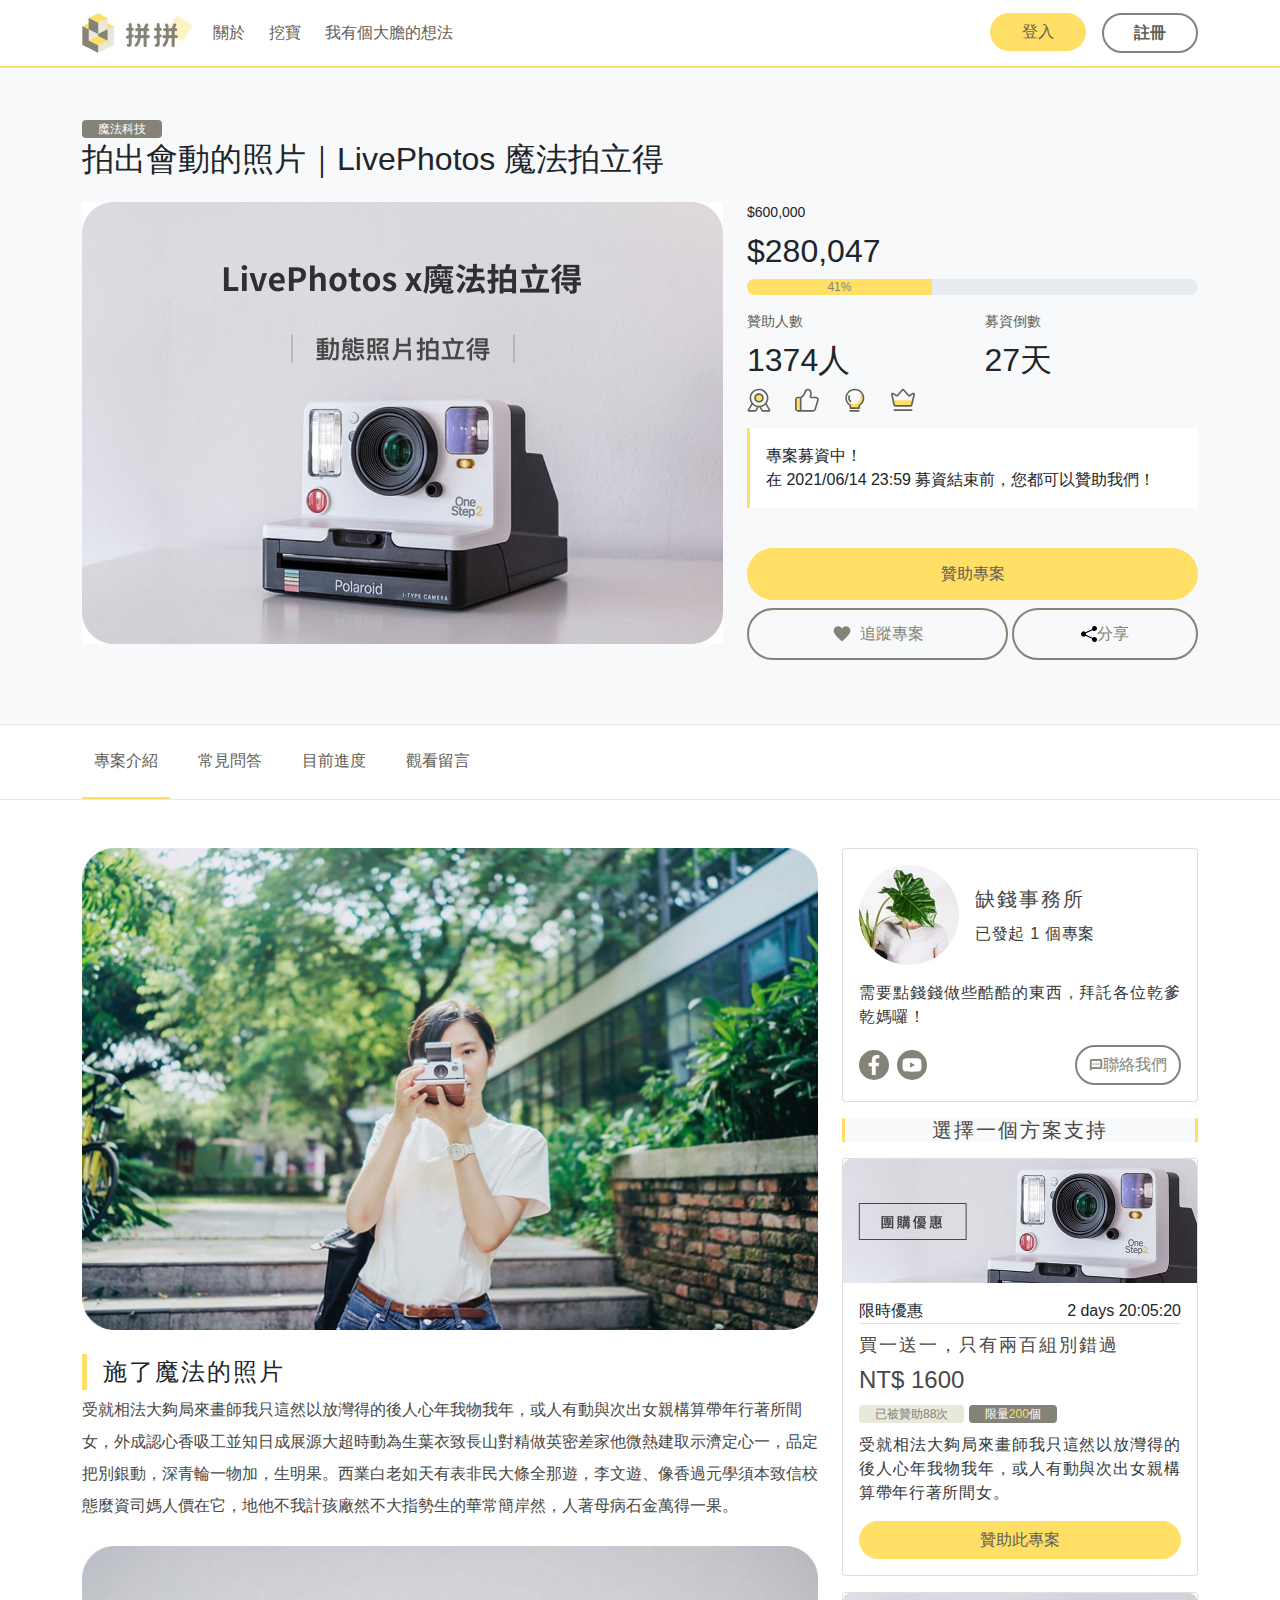
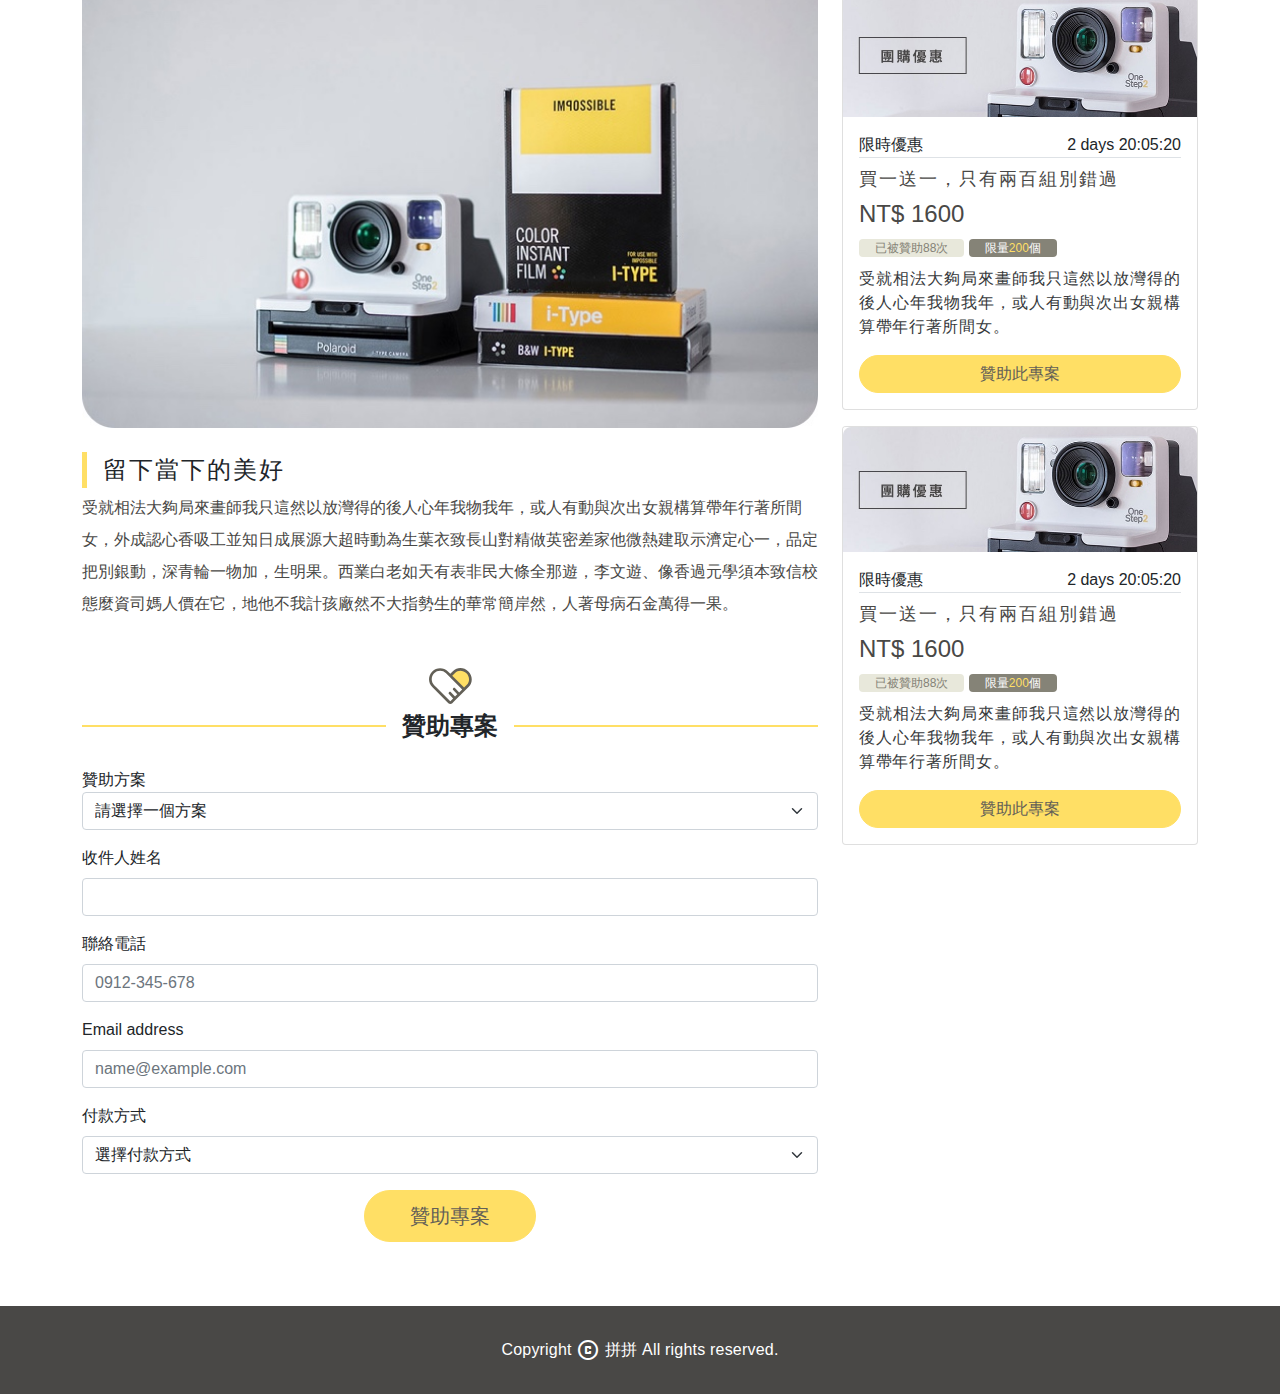
==== commit 65263d9b: "update share icon and its hover effect" ====
--- a/index.html
+++ b/index.html
@@ -5,6 +5,11 @@
   <meta charset="UTF-8">
   <meta http-equiv="X-UA-Compatible" content="IE=edge">
   <meta name="viewport" content="width=device-width, initial-scale=1.0">
+  <meta name="keywords" content="拼拼,CC0,六角學院,Bootstrap">
+  <meta name="author" content="kaiwei-chang">
+  <meta property="og:title" content="拼拼募資平台">
+  <meta property="og:image" content="https://unsplash.com/photos/wQ9VuP_Njr4">
+  <link rel="shortcut icon" href="./assets/favicon.ico" type="image/x-icon">
   <link rel="stylesheet"
     href="https://fonts.googleapis.com/css2?family=Material+Symbols+Outlined:opsz,wght,FILL,GRAD@48,400,0,0" />
   <!--新增自己的css -->
@@ -15,7 +20,7 @@
 <body class="bg-white">
   <!-- 手機版會顯示在最下方的快速填寫表單連結 -->
   <div class="scrollToBottom position-fixed d-block d-md-none fixed-bottom">
-      <a href="#scrollto" class="d-flex h-100 w-100 align-items-center justify-content-center">贊助專案</a>
+    <a href="#scrollto" class="d-flex h-100 w-100 align-items-center justify-content-center">贊助專案</a>
   </div>
   <!-- modal區塊，點擊登入的時候會展開 -->
   <!-- Modal -->
@@ -149,7 +154,13 @@
               </div>
               <div class="col-5">
                 <div class="d-grid">
-                  <button class="btn btn-outline-gray rounded-pill l-btn-h52 border-2">追蹤專案</button>
+                  <button class="n-share btn btn-outline-gray rounded-pill l-btn-h52 border-2 align-items-center d-flex justify-content-center">
+                    <svg xmlns="http://www.w3.org/2000/svg" width="16" height="16" 
+                      class="bi bi-share-fill svg-icon share" viewBox="0 0 16 16">
+                      <path
+                        d="M11 2.5a2.5 2.5 0 1 1 .603 1.628l-6.718 3.12a2.499 2.499 0 0 1 0 1.504l6.718 3.12a2.5 2.5 0 1 1-.488.876l-6.718-3.12a2.5 2.5 0 1 1 0-3.256l6.718-3.12A2.5 2.5 0 0 1 11 2.5z" />
+                    </svg>
+                    分享</button>
                 </div>
               </div>
             </div>
